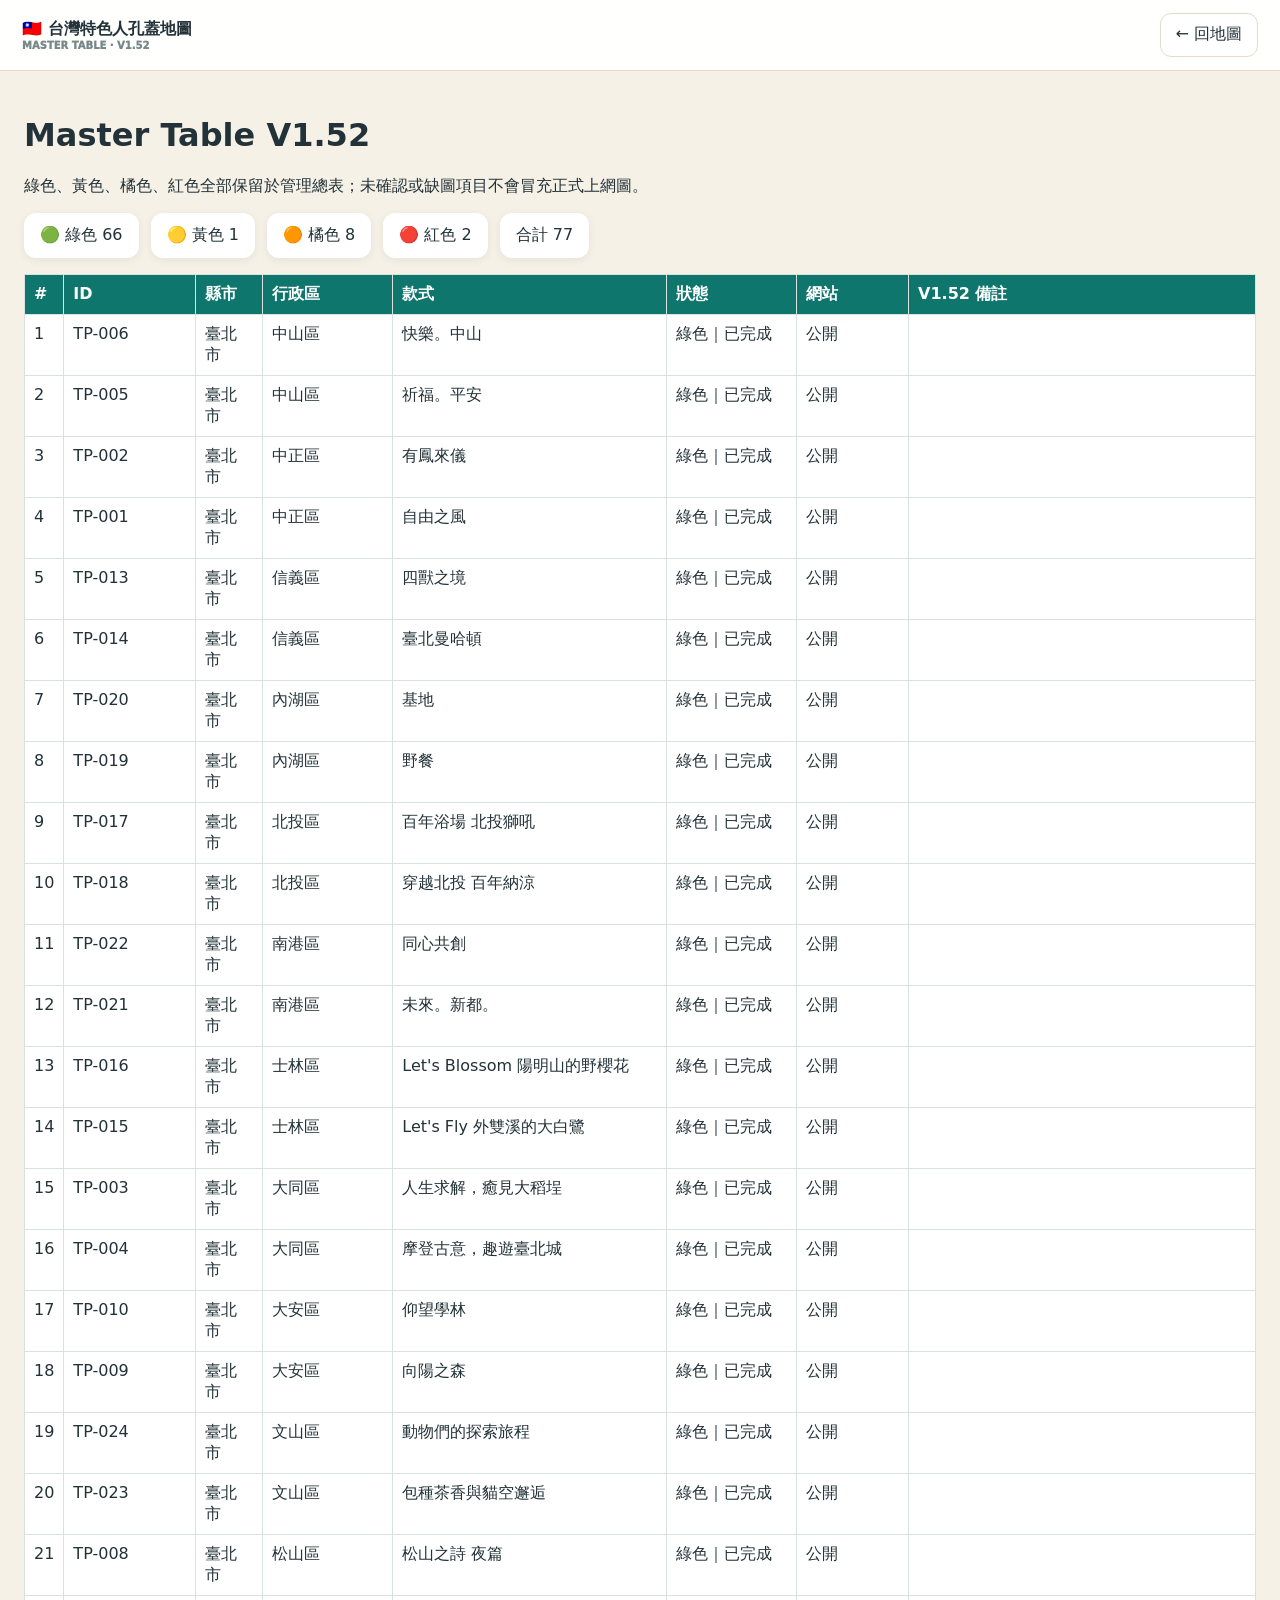
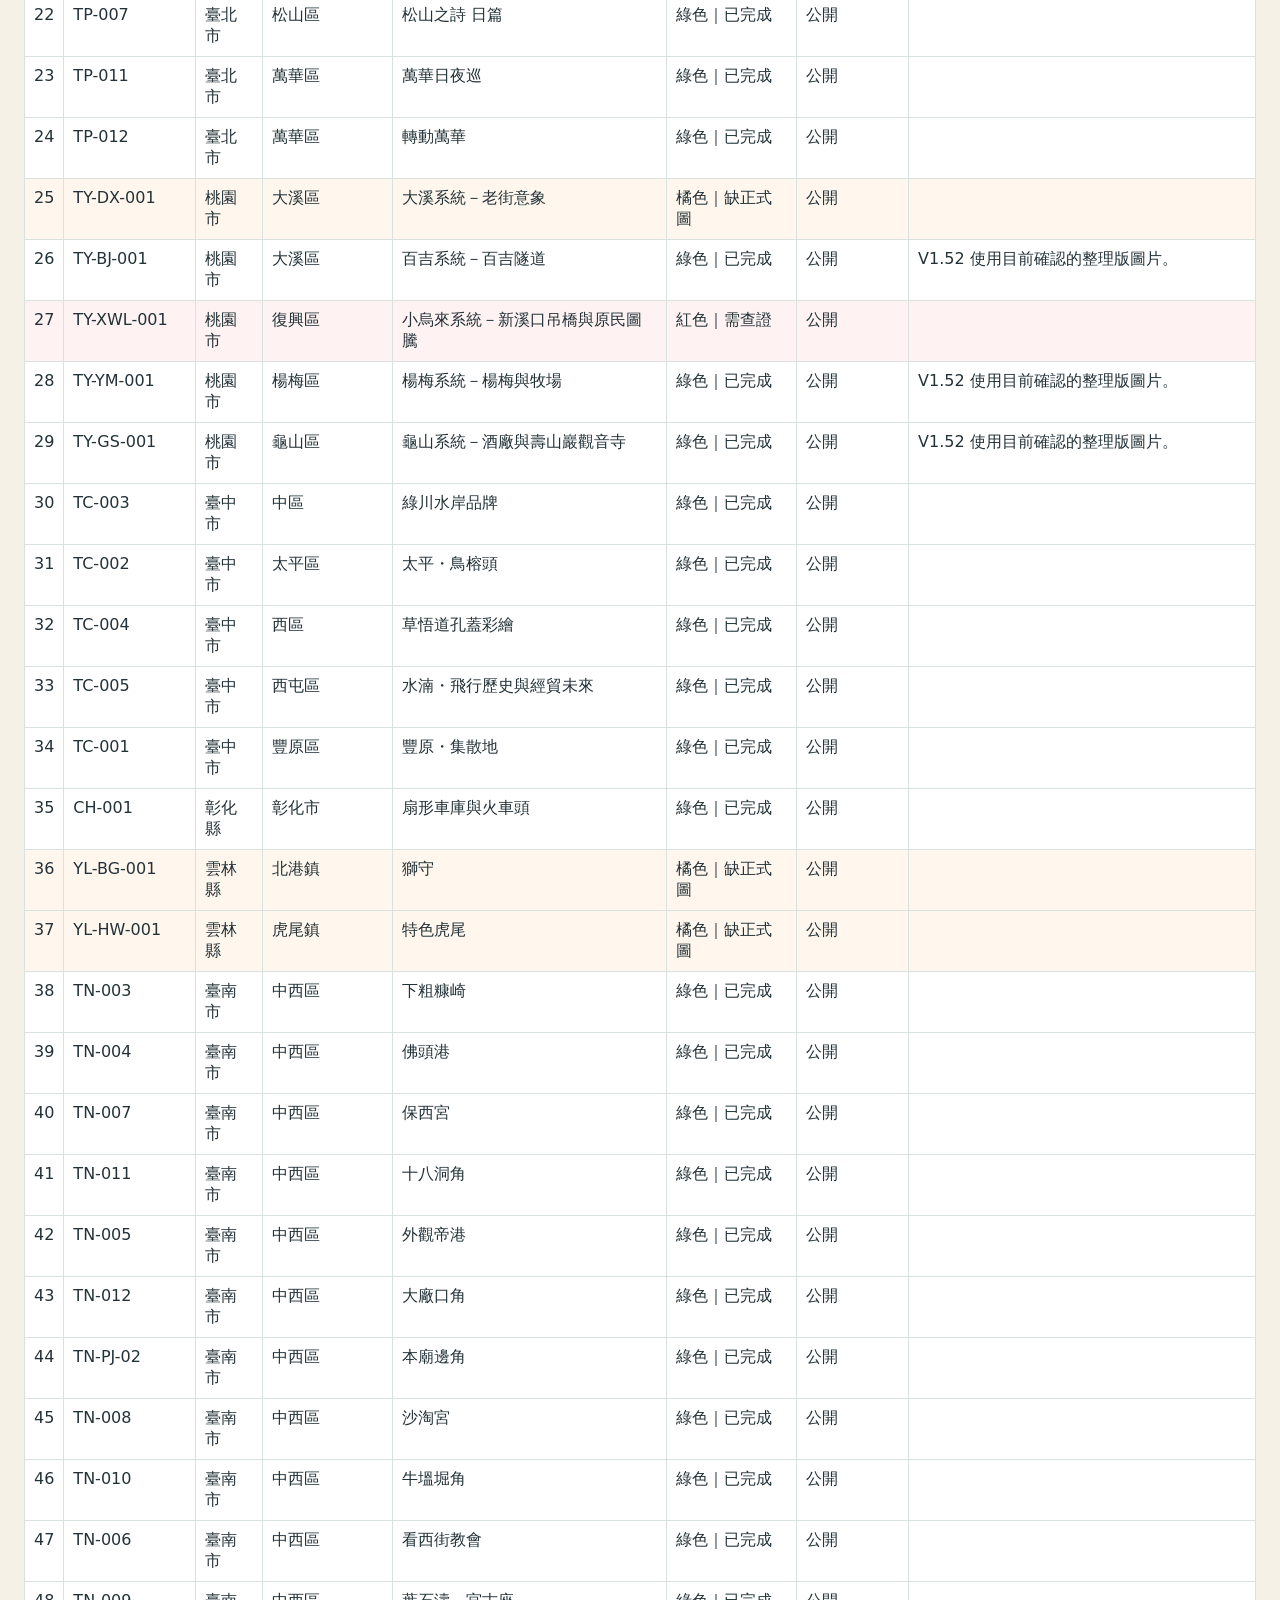
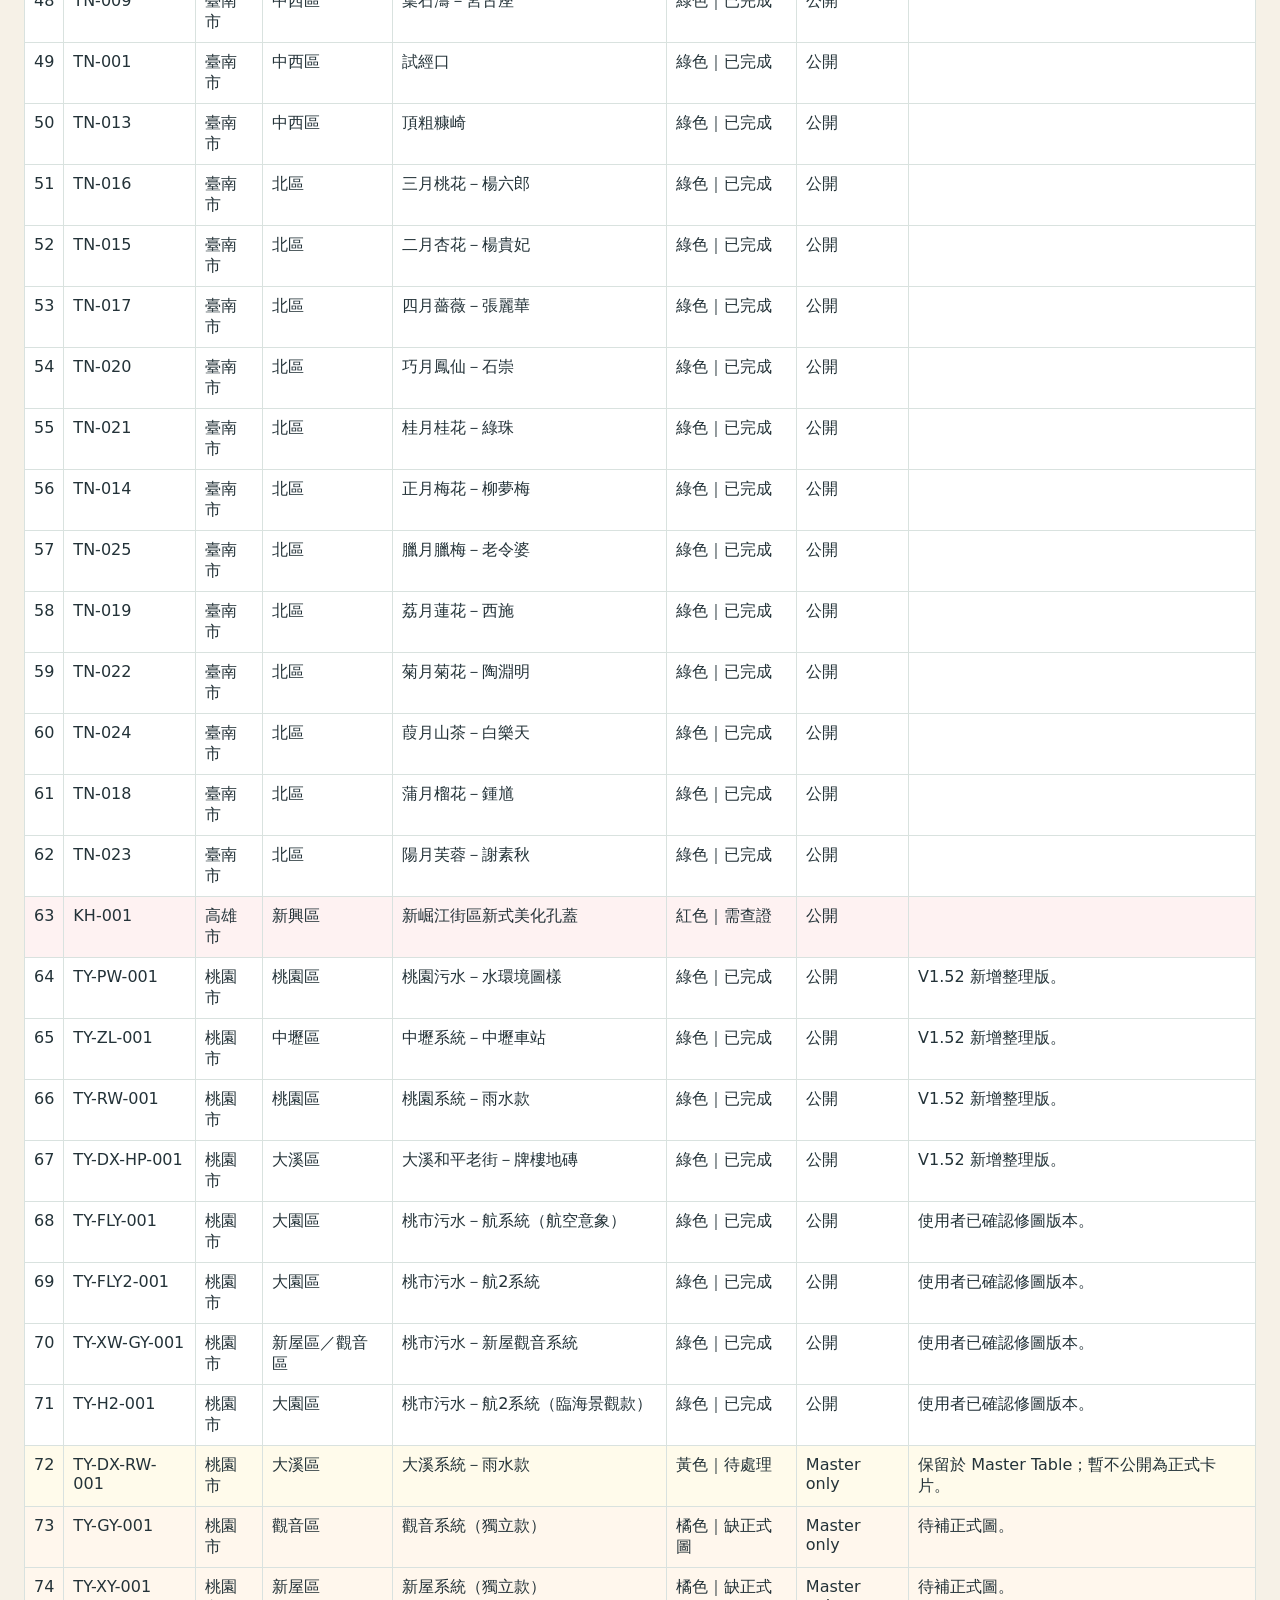
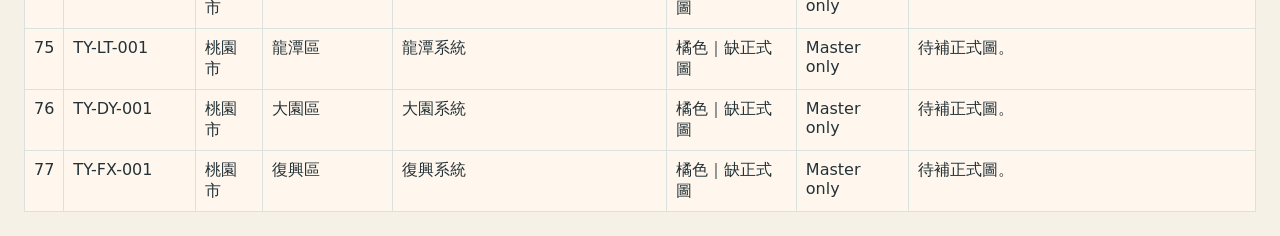
==== master.html @ 5d9c5b01 "Add files via upload" ====
<!doctype html><html lang="zh-Hant"><head><meta charset="utf-8"><meta name="viewport" content="width=device-width,initial-scale=1">
<title>Master Table V1.52｜台灣特色人孔蓋地圖</title><link rel="stylesheet" href="assets/css/style.css">
<style>main{max-width:1500px;margin:auto;padding:24px}table{width:100%;border-collapse:collapse;background:white}th,td{padding:9px;border:1px solid #d9e2df;text-align:left;vertical-align:top}th{position:sticky;top:0;background:#0f766e;color:white}.row-yellow{background:#fffbeb}.row-orange{background:#fff7ed}.row-red{background:#fef2f2}.summary{display:flex;gap:12px;flex-wrap:wrap;margin:16px 0}.summary div{background:white;padding:12px 16px;border-radius:12px;box-shadow:0 2px 10px #0001}</style></head>
<body><header><div class="nav"><div class="brand">🇹🇼 台灣特色人孔蓋地圖<small>MASTER TABLE · V1.52</small></div><div class="navActions"><a class="btn ghost" href="index.html">← 回地圖</a></div></div></header>
<main><h1>Master Table V1.52</h1><p>綠色、黃色、橘色、紅色全部保留於管理總表；未確認或缺圖項目不會冒充正式上網圖。</p>
<div class="summary"><div>🟢 綠色 66</div><div>🟡 黃色 1</div><div>🟠 橘色 8</div><div>🔴 紅色 2</div><div>合計 77</div></div>
<table><thead><tr><th>#</th><th>ID</th><th>縣市</th><th>行政區</th><th>款式</th><th>狀態</th><th>網站</th><th>V1.52 備註</th></tr></thead><tbody><tr class="row-green"><td>1</td><td>TP-006</td><td>臺北市</td><td>中山區</td><td>快樂。中山</td><td><span class="masterStatus status-green">綠色｜已完成</span></td><td>公開</td><td></td></tr>
<tr class="row-green"><td>2</td><td>TP-005</td><td>臺北市</td><td>中山區</td><td>祈福。平安</td><td><span class="masterStatus status-green">綠色｜已完成</span></td><td>公開</td><td></td></tr>
<tr class="row-green"><td>3</td><td>TP-002</td><td>臺北市</td><td>中正區</td><td>有鳳來儀</td><td><span class="masterStatus status-green">綠色｜已完成</span></td><td>公開</td><td></td></tr>
<tr class="row-green"><td>4</td><td>TP-001</td><td>臺北市</td><td>中正區</td><td>自由之風</td><td><span class="masterStatus status-green">綠色｜已完成</span></td><td>公開</td><td></td></tr>
<tr class="row-green"><td>5</td><td>TP-013</td><td>臺北市</td><td>信義區</td><td>四獸之境</td><td><span class="masterStatus status-green">綠色｜已完成</span></td><td>公開</td><td></td></tr>
<tr class="row-green"><td>6</td><td>TP-014</td><td>臺北市</td><td>信義區</td><td>臺北曼哈頓</td><td><span class="masterStatus status-green">綠色｜已完成</span></td><td>公開</td><td></td></tr>
<tr class="row-green"><td>7</td><td>TP-020</td><td>臺北市</td><td>內湖區</td><td>基地</td><td><span class="masterStatus status-green">綠色｜已完成</span></td><td>公開</td><td></td></tr>
<tr class="row-green"><td>8</td><td>TP-019</td><td>臺北市</td><td>內湖區</td><td>野餐</td><td><span class="masterStatus status-green">綠色｜已完成</span></td><td>公開</td><td></td></tr>
<tr class="row-green"><td>9</td><td>TP-017</td><td>臺北市</td><td>北投區</td><td>百年浴場 北投獅吼</td><td><span class="masterStatus status-green">綠色｜已完成</span></td><td>公開</td><td></td></tr>
<tr class="row-green"><td>10</td><td>TP-018</td><td>臺北市</td><td>北投區</td><td>穿越北投 百年納涼</td><td><span class="masterStatus status-green">綠色｜已完成</span></td><td>公開</td><td></td></tr>
<tr class="row-green"><td>11</td><td>TP-022</td><td>臺北市</td><td>南港區</td><td>同心共創</td><td><span class="masterStatus status-green">綠色｜已完成</span></td><td>公開</td><td></td></tr>
<tr class="row-green"><td>12</td><td>TP-021</td><td>臺北市</td><td>南港區</td><td>未來。新都。</td><td><span class="masterStatus status-green">綠色｜已完成</span></td><td>公開</td><td></td></tr>
<tr class="row-green"><td>13</td><td>TP-016</td><td>臺北市</td><td>士林區</td><td>Let&#x27;s Blossom 陽明山的野櫻花</td><td><span class="masterStatus status-green">綠色｜已完成</span></td><td>公開</td><td></td></tr>
<tr class="row-green"><td>14</td><td>TP-015</td><td>臺北市</td><td>士林區</td><td>Let&#x27;s Fly 外雙溪的大白鷺</td><td><span class="masterStatus status-green">綠色｜已完成</span></td><td>公開</td><td></td></tr>
<tr class="row-green"><td>15</td><td>TP-003</td><td>臺北市</td><td>大同區</td><td>人生求解，癒見大稻埕</td><td><span class="masterStatus status-green">綠色｜已完成</span></td><td>公開</td><td></td></tr>
<tr class="row-green"><td>16</td><td>TP-004</td><td>臺北市</td><td>大同區</td><td>摩登古意，趣遊臺北城</td><td><span class="masterStatus status-green">綠色｜已完成</span></td><td>公開</td><td></td></tr>
<tr class="row-green"><td>17</td><td>TP-010</td><td>臺北市</td><td>大安區</td><td>仰望學林</td><td><span class="masterStatus status-green">綠色｜已完成</span></td><td>公開</td><td></td></tr>
<tr class="row-green"><td>18</td><td>TP-009</td><td>臺北市</td><td>大安區</td><td>向陽之森</td><td><span class="masterStatus status-green">綠色｜已完成</span></td><td>公開</td><td></td></tr>
<tr class="row-green"><td>19</td><td>TP-024</td><td>臺北市</td><td>文山區</td><td>動物們的探索旅程</td><td><span class="masterStatus status-green">綠色｜已完成</span></td><td>公開</td><td></td></tr>
<tr class="row-green"><td>20</td><td>TP-023</td><td>臺北市</td><td>文山區</td><td>包種茶香與貓空邂逅</td><td><span class="masterStatus status-green">綠色｜已完成</span></td><td>公開</td><td></td></tr>
<tr class="row-green"><td>21</td><td>TP-008</td><td>臺北市</td><td>松山區</td><td>松山之詩 夜篇</td><td><span class="masterStatus status-green">綠色｜已完成</span></td><td>公開</td><td></td></tr>
<tr class="row-green"><td>22</td><td>TP-007</td><td>臺北市</td><td>松山區</td><td>松山之詩 日篇</td><td><span class="masterStatus status-green">綠色｜已完成</span></td><td>公開</td><td></td></tr>
<tr class="row-green"><td>23</td><td>TP-011</td><td>臺北市</td><td>萬華區</td><td>萬華日夜巡</td><td><span class="masterStatus status-green">綠色｜已完成</span></td><td>公開</td><td></td></tr>
<tr class="row-green"><td>24</td><td>TP-012</td><td>臺北市</td><td>萬華區</td><td>轉動萬華</td><td><span class="masterStatus status-green">綠色｜已完成</span></td><td>公開</td><td></td></tr>
<tr class="row-orange"><td>25</td><td>TY-DX-001</td><td>桃園市</td><td>大溪區</td><td>大溪系統－老街意象</td><td><span class="masterStatus status-orange">橘色｜缺正式圖</span></td><td>公開</td><td></td></tr>
<tr class="row-green"><td>26</td><td>TY-BJ-001</td><td>桃園市</td><td>大溪區</td><td>百吉系統－百吉隧道</td><td><span class="masterStatus status-green">綠色｜已完成</span></td><td>公開</td><td>V1.52 使用目前確認的整理版圖片。</td></tr>
<tr class="row-red"><td>27</td><td>TY-XWL-001</td><td>桃園市</td><td>復興區</td><td>小烏來系統－新溪口吊橋與原民圖騰</td><td><span class="masterStatus status-red">紅色｜需查證</span></td><td>公開</td><td></td></tr>
<tr class="row-green"><td>28</td><td>TY-YM-001</td><td>桃園市</td><td>楊梅區</td><td>楊梅系統－楊梅與牧場</td><td><span class="masterStatus status-green">綠色｜已完成</span></td><td>公開</td><td>V1.52 使用目前確認的整理版圖片。</td></tr>
<tr class="row-green"><td>29</td><td>TY-GS-001</td><td>桃園市</td><td>龜山區</td><td>龜山系統－酒廠與壽山巖觀音寺</td><td><span class="masterStatus status-green">綠色｜已完成</span></td><td>公開</td><td>V1.52 使用目前確認的整理版圖片。</td></tr>
<tr class="row-green"><td>30</td><td>TC-003</td><td>臺中市</td><td>中區</td><td>綠川水岸品牌</td><td><span class="masterStatus status-green">綠色｜已完成</span></td><td>公開</td><td></td></tr>
<tr class="row-green"><td>31</td><td>TC-002</td><td>臺中市</td><td>太平區</td><td>太平・鳥榕頭</td><td><span class="masterStatus status-green">綠色｜已完成</span></td><td>公開</td><td></td></tr>
<tr class="row-green"><td>32</td><td>TC-004</td><td>臺中市</td><td>西區</td><td>草悟道孔蓋彩繪</td><td><span class="masterStatus status-green">綠色｜已完成</span></td><td>公開</td><td></td></tr>
<tr class="row-green"><td>33</td><td>TC-005</td><td>臺中市</td><td>西屯區</td><td>水湳・飛行歷史與經貿未來</td><td><span class="masterStatus status-green">綠色｜已完成</span></td><td>公開</td><td></td></tr>
<tr class="row-green"><td>34</td><td>TC-001</td><td>臺中市</td><td>豐原區</td><td>豐原・集散地</td><td><span class="masterStatus status-green">綠色｜已完成</span></td><td>公開</td><td></td></tr>
<tr class="row-green"><td>35</td><td>CH-001</td><td>彰化縣</td><td>彰化市</td><td>扇形車庫與火車頭</td><td><span class="masterStatus status-green">綠色｜已完成</span></td><td>公開</td><td></td></tr>
<tr class="row-orange"><td>36</td><td>YL-BG-001</td><td>雲林縣</td><td>北港鎮</td><td>獅守</td><td><span class="masterStatus status-orange">橘色｜缺正式圖</span></td><td>公開</td><td></td></tr>
<tr class="row-orange"><td>37</td><td>YL-HW-001</td><td>雲林縣</td><td>虎尾鎮</td><td>特色虎尾</td><td><span class="masterStatus status-orange">橘色｜缺正式圖</span></td><td>公開</td><td></td></tr>
<tr class="row-green"><td>38</td><td>TN-003</td><td>臺南市</td><td>中西區</td><td>下粗糠崎</td><td><span class="masterStatus status-green">綠色｜已完成</span></td><td>公開</td><td></td></tr>
<tr class="row-green"><td>39</td><td>TN-004</td><td>臺南市</td><td>中西區</td><td>佛頭港</td><td><span class="masterStatus status-green">綠色｜已完成</span></td><td>公開</td><td></td></tr>
<tr class="row-green"><td>40</td><td>TN-007</td><td>臺南市</td><td>中西區</td><td>保西宮</td><td><span class="masterStatus status-green">綠色｜已完成</span></td><td>公開</td><td></td></tr>
<tr class="row-green"><td>41</td><td>TN-011</td><td>臺南市</td><td>中西區</td><td>十八洞角</td><td><span class="masterStatus status-green">綠色｜已完成</span></td><td>公開</td><td></td></tr>
<tr class="row-green"><td>42</td><td>TN-005</td><td>臺南市</td><td>中西區</td><td>外觀帝港</td><td><span class="masterStatus status-green">綠色｜已完成</span></td><td>公開</td><td></td></tr>
<tr class="row-green"><td>43</td><td>TN-012</td><td>臺南市</td><td>中西區</td><td>大廠口角</td><td><span class="masterStatus status-green">綠色｜已完成</span></td><td>公開</td><td></td></tr>
<tr class="row-green"><td>44</td><td>TN-PJ-02</td><td>臺南市</td><td>中西區</td><td>本廟邊角</td><td><span class="masterStatus status-green">綠色｜已完成</span></td><td>公開</td><td></td></tr>
<tr class="row-green"><td>45</td><td>TN-008</td><td>臺南市</td><td>中西區</td><td>沙淘宮</td><td><span class="masterStatus status-green">綠色｜已完成</span></td><td>公開</td><td></td></tr>
<tr class="row-green"><td>46</td><td>TN-010</td><td>臺南市</td><td>中西區</td><td>牛塭堀角</td><td><span class="masterStatus status-green">綠色｜已完成</span></td><td>公開</td><td></td></tr>
<tr class="row-green"><td>47</td><td>TN-006</td><td>臺南市</td><td>中西區</td><td>看西街教會</td><td><span class="masterStatus status-green">綠色｜已完成</span></td><td>公開</td><td></td></tr>
<tr class="row-green"><td>48</td><td>TN-009</td><td>臺南市</td><td>中西區</td><td>葉石濤－宮古座</td><td><span class="masterStatus status-green">綠色｜已完成</span></td><td>公開</td><td></td></tr>
<tr class="row-green"><td>49</td><td>TN-001</td><td>臺南市</td><td>中西區</td><td>試經口</td><td><span class="masterStatus status-green">綠色｜已完成</span></td><td>公開</td><td></td></tr>
<tr class="row-green"><td>50</td><td>TN-013</td><td>臺南市</td><td>中西區</td><td>頂粗糠崎</td><td><span class="masterStatus status-green">綠色｜已完成</span></td><td>公開</td><td></td></tr>
<tr class="row-green"><td>51</td><td>TN-016</td><td>臺南市</td><td>北區</td><td>三月桃花－楊六郎</td><td><span class="masterStatus status-green">綠色｜已完成</span></td><td>公開</td><td></td></tr>
<tr class="row-green"><td>52</td><td>TN-015</td><td>臺南市</td><td>北區</td><td>二月杏花－楊貴妃</td><td><span class="masterStatus status-green">綠色｜已完成</span></td><td>公開</td><td></td></tr>
<tr class="row-green"><td>53</td><td>TN-017</td><td>臺南市</td><td>北區</td><td>四月薔薇－張麗華</td><td><span class="masterStatus status-green">綠色｜已完成</span></td><td>公開</td><td></td></tr>
<tr class="row-green"><td>54</td><td>TN-020</td><td>臺南市</td><td>北區</td><td>巧月鳳仙－石崇</td><td><span class="masterStatus status-green">綠色｜已完成</span></td><td>公開</td><td></td></tr>
<tr class="row-green"><td>55</td><td>TN-021</td><td>臺南市</td><td>北區</td><td>桂月桂花－綠珠</td><td><span class="masterStatus status-green">綠色｜已完成</span></td><td>公開</td><td></td></tr>
<tr class="row-green"><td>56</td><td>TN-014</td><td>臺南市</td><td>北區</td><td>正月梅花－柳夢梅</td><td><span class="masterStatus status-green">綠色｜已完成</span></td><td>公開</td><td></td></tr>
<tr class="row-green"><td>57</td><td>TN-025</td><td>臺南市</td><td>北區</td><td>臘月臘梅－老令婆</td><td><span class="masterStatus status-green">綠色｜已完成</span></td><td>公開</td><td></td></tr>
<tr class="row-green"><td>58</td><td>TN-019</td><td>臺南市</td><td>北區</td><td>荔月蓮花－西施</td><td><span class="masterStatus status-green">綠色｜已完成</span></td><td>公開</td><td></td></tr>
<tr class="row-green"><td>59</td><td>TN-022</td><td>臺南市</td><td>北區</td><td>菊月菊花－陶淵明</td><td><span class="masterStatus status-green">綠色｜已完成</span></td><td>公開</td><td></td></tr>
<tr class="row-green"><td>60</td><td>TN-024</td><td>臺南市</td><td>北區</td><td>葭月山茶－白樂天</td><td><span class="masterStatus status-green">綠色｜已完成</span></td><td>公開</td><td></td></tr>
<tr class="row-green"><td>61</td><td>TN-018</td><td>臺南市</td><td>北區</td><td>蒲月榴花－鍾馗</td><td><span class="masterStatus status-green">綠色｜已完成</span></td><td>公開</td><td></td></tr>
<tr class="row-green"><td>62</td><td>TN-023</td><td>臺南市</td><td>北區</td><td>陽月芙蓉－謝素秋</td><td><span class="masterStatus status-green">綠色｜已完成</span></td><td>公開</td><td></td></tr>
<tr class="row-red"><td>63</td><td>KH-001</td><td>高雄市</td><td>新興區</td><td>新崛江街區新式美化孔蓋</td><td><span class="masterStatus status-red">紅色｜需查證</span></td><td>公開</td><td></td></tr>
<tr class="row-green"><td>64</td><td>TY-PW-001</td><td>桃園市</td><td>桃園區</td><td>桃園污水－水環境圖樣</td><td><span class="masterStatus status-green">綠色｜已完成</span></td><td>公開</td><td>V1.52 新增整理版。</td></tr>
<tr class="row-green"><td>65</td><td>TY-ZL-001</td><td>桃園市</td><td>中壢區</td><td>中壢系統－中壢車站</td><td><span class="masterStatus status-green">綠色｜已完成</span></td><td>公開</td><td>V1.52 新增整理版。</td></tr>
<tr class="row-green"><td>66</td><td>TY-RW-001</td><td>桃園市</td><td>桃園區</td><td>桃園系統－雨水款</td><td><span class="masterStatus status-green">綠色｜已完成</span></td><td>公開</td><td>V1.52 新增整理版。</td></tr>
<tr class="row-green"><td>67</td><td>TY-DX-HP-001</td><td>桃園市</td><td>大溪區</td><td>大溪和平老街－牌樓地磚</td><td><span class="masterStatus status-green">綠色｜已完成</span></td><td>公開</td><td>V1.52 新增整理版。</td></tr>
<tr class="row-green"><td>68</td><td>TY-FLY-001</td><td>桃園市</td><td>大園區</td><td>桃市污水－航系統（航空意象）</td><td><span class="masterStatus status-green">綠色｜已完成</span></td><td>公開</td><td>使用者已確認修圖版本。</td></tr>
<tr class="row-green"><td>69</td><td>TY-FLY2-001</td><td>桃園市</td><td>大園區</td><td>桃市污水－航2系統</td><td><span class="masterStatus status-green">綠色｜已完成</span></td><td>公開</td><td>使用者已確認修圖版本。</td></tr>
<tr class="row-green"><td>70</td><td>TY-XW-GY-001</td><td>桃園市</td><td>新屋區／觀音區</td><td>桃市污水－新屋觀音系統</td><td><span class="masterStatus status-green">綠色｜已完成</span></td><td>公開</td><td>使用者已確認修圖版本。</td></tr>
<tr class="row-green"><td>71</td><td>TY-H2-001</td><td>桃園市</td><td>大園區</td><td>桃市污水－航2系統（臨海景觀款）</td><td><span class="masterStatus status-green">綠色｜已完成</span></td><td>公開</td><td>使用者已確認修圖版本。</td></tr>
<tr class="row-yellow"><td>72</td><td>TY-DX-RW-001</td><td>桃園市</td><td>大溪區</td><td>大溪系統－雨水款</td><td><span class="masterStatus status-yellow">黃色｜待處理</span></td><td>Master only</td><td>保留於 Master Table；暫不公開為正式卡片。</td></tr>
<tr class="row-orange"><td>73</td><td>TY-GY-001</td><td>桃園市</td><td>觀音區</td><td>觀音系統（獨立款）</td><td><span class="masterStatus status-orange">橘色｜缺正式圖</span></td><td>Master only</td><td>待補正式圖。</td></tr>
<tr class="row-orange"><td>74</td><td>TY-XY-001</td><td>桃園市</td><td>新屋區</td><td>新屋系統（獨立款）</td><td><span class="masterStatus status-orange">橘色｜缺正式圖</span></td><td>Master only</td><td>待補正式圖。</td></tr>
<tr class="row-orange"><td>75</td><td>TY-LT-001</td><td>桃園市</td><td>龍潭區</td><td>龍潭系統</td><td><span class="masterStatus status-orange">橘色｜缺正式圖</span></td><td>Master only</td><td>待補正式圖。</td></tr>
<tr class="row-orange"><td>76</td><td>TY-DY-001</td><td>桃園市</td><td>大園區</td><td>大園系統</td><td><span class="masterStatus status-orange">橘色｜缺正式圖</span></td><td>Master only</td><td>待補正式圖。</td></tr>
<tr class="row-orange"><td>77</td><td>TY-FX-001</td><td>桃園市</td><td>復興區</td><td>復興系統</td><td><span class="masterStatus status-orange">橘色｜缺正式圖</span></td><td>Master only</td><td>待補正式圖。</td></tr></tbody></table></main></body></html>
---- assets/css/style.css ----
:root{--bg:#f6f1e7;--ink:#233238;--muted:#6b777c;--brand:#a7332b;--gold:#dd9a3b;--line:#e5dacb;--card:#fff;--green:#33704b}
*{box-sizing:border-box}html{scroll-behavior:smooth}body{margin:0;background:var(--bg);color:var(--ink);font-family:system-ui,"Noto Sans TC","Microsoft JhengHei",sans-serif}
header{position:sticky;top:0;z-index:1200;background:#fffffff2;border-bottom:1px solid var(--line);backdrop-filter:blur(12px)}
.nav{max-width:1450px;margin:auto;padding:13px 22px;display:flex;align-items:center;justify-content:space-between;gap:12px}.brand{font-weight:950}.brand small{display:block;font-size:10px;color:#788}
button,.btn{font:inherit;border:0;border-radius:11px;padding:10px 15px;cursor:pointer;text-decoration:none}.primary{background:var(--brand);color:#fff;font-weight:800}.ghost{background:#fff;color:var(--ink);border:1px solid var(--line)}
.hero,main{max-width:1450px;margin:auto;padding:24px 22px}.heroBox{border-radius:26px;padding:42px;background:linear-gradient(135deg,#9e2f28,#e2a047);color:#fff;box-shadow:0 16px 40px #0002}.hero h1{font-size:clamp(34px,5vw,58px);margin:0 0 8px}.hero p{max-width:850px;line-height:1.8}
.notice{margin-top:16px;background:#fff8e8;border:1px solid #efd59c;border-radius:14px;padding:14px 16px;line-height:1.7}
.stats{display:grid;grid-template-columns:repeat(4,1fr);gap:12px;margin-bottom:17px}.stat{background:#fff;border:1px solid var(--line);border-radius:17px;padding:17px}.num{font-size:28px;font-weight:950;color:var(--brand)}
.tools{display:grid;grid-template-columns:2fr 1fr 1fr auto;gap:9px;margin-bottom:13px}.field{width:100%;padding:12px;border:1px solid var(--line);border-radius:12px;background:#fff;font:inherit}
.layout{display:grid;grid-template-columns:minmax(0,2fr) minmax(300px,.9fr);gap:16px}#map{height:625px;border:1px solid var(--line);border-radius:20px;overflow:hidden;background:#ddd}
.panel{background:#fff;border:1px solid var(--line);border-radius:20px;padding:18px;max-height:625px;overflow:auto}.panel h3{margin-top:0}.source{padding:13px 0;border-bottom:1px solid #eee}.source:last-child{border:0}.source a{color:var(--brand);font-weight:800;text-decoration:none}
.legend{display:flex;gap:8px;flex-wrap:wrap;margin:12px 0}.pill,.tag{display:inline-block;border-radius:999px;padding:5px 9px;font-size:12px}.pill{background:#edf5ef;color:var(--green)}.tag{background:#f0e8dd;margin:2px}
.grid{display:grid;grid-template-columns:repeat(3,1fr);gap:15px}.card{background:#fff;border:1px solid var(--line);border-radius:18px;padding:18px;transition:.2s}.card:hover{transform:translateY(-2px);box-shadow:0 12px 30px #0001}.card h3{margin:10px 0 5px}.muted{font-size:13px;color:var(--muted);line-height:1.7}.ok{font-size:12px;color:var(--green);font-weight:850}.pending{font-size:12px;color:#8b6500;font-weight:850}
.actions{display:flex;gap:8px;flex-wrap:wrap;margin-top:12px}.mini{padding:8px 10px;font-size:12px}
.zone-card{border-left:4px solid var(--gold);padding-left:12px;margin:12px 0}.zone-card strong{display:block}
footer{margin-top:40px;background:#233238;color:white;text-align:center;padding:28px 20px}
@media(max-width:1000px){.layout{grid-template-columns:1fr}.panel{max-height:none}.tools{grid-template-columns:1fr 1fr}.grid{grid-template-columns:repeat(2,1fr)}}
@media(max-width:650px){.stats{grid-template-columns:repeat(2,1fr)}.tools{grid-template-columns:1fr}.grid{grid-template-columns:1fr}#map{height:500px}.heroBox{padding:28px 20px}}

.coverWrap{background:#e8eaec;border-radius:16px;padding:14px;margin:-4px -4px 12px;display:grid;place-items:center;aspect-ratio:1/1;overflow:hidden}
.coverWrap img{width:100%;height:100%;object-fit:contain;border-radius:50%}.photoCard{overflow:hidden}

.loadError{
  margin:12px 0 18px;
  padding:16px;
  border:1px solid #d9534f;
  background:#fff2f1;
  color:#7e2420;
  border-radius:14px;
  line-height:1.6;
}
.emptyState{
  grid-column:1/-1;
  text-align:center;
  background:#fff;
  border:1px solid var(--line);
  border-radius:18px;
  padding:36px 20px;
}
#map{min-height:520px}
@supports not (backdrop-filter: blur(10px)){
  header{background:#fff}
}

.coverWrap{
  background:#e7e9eb !important;
  border-radius:18px;
  padding:18px;
}
.coverWrap.realInstalled img{
  width:100%;
  height:100%;
  object-fit:contain;
  border-radius:50%;
  filter:none;
}
.coverWrap.realInstalled{
  background:#e8eaec !important;
}
.visualMeta{
  margin-top:8px;
  font-size:11px;
  color:#748087;
  line-height:1.5;
}
.imageFailed{
  outline:2px dashed #c7aa75;
}

.officialFound{margin-top:9px;color:#176b45;font-weight:800;font-size:13px}
.auditNote{margin:16px 0;padding:15px 17px;background:#fff;border:1px solid var(--line);border-radius:14px;line-height:1.65}

/* V1.15 unified manhole photo treatment */
.coverWrap{
  width:100%;
  aspect-ratio:1/1;
  display:flex;
  align-items:center;
  justify-content:center;
  overflow:hidden;
  background:#e4e6e8 !important;
  border-radius:18px;
  padding:28px !important;
}
.coverWrap img{
  width:100% !important;
  height:100% !important;
  aspect-ratio:1/1;
  object-fit:cover !important;
  border-radius:50% !important;
  clip-path:circle(50% at 50% 50%);
  background:#dfe2e4;
}
.coverWrap.pendingImage img{opacity:.45}
.coverWrap.realInstalled img{opacity:1}
.photoSourceBadge{
  margin-top:8px;
  padding:7px 9px;
  border-radius:9px;
  background:#eef7f1;
  font-size:12px;
  color:#245c3c;
}

.dataQuality{display:flex;gap:6px;flex-wrap:wrap;margin:9px 0}
.dataQuality span{font-size:11px;background:#f2eee7;border:1px solid #e2d8ca;border-radius:999px;padding:5px 8px;color:#5e676b}

.huntArea{margin:9px 0;padding:9px 11px;border-radius:10px;background:#f4f6f3;border:1px solid #dfe5dd;font-size:12px;line-height:1.55}
.huntArea small{color:#69746c}

/* V1.21 photo → map interaction */
.coverMapButton{position:relative;border:0;width:100%;cursor:pointer;font:inherit;text-align:inherit}
.coverMapButton:focus-visible{outline:3px solid currentColor;outline-offset:3px}
.mapJumpHint{
  position:absolute;left:50%;bottom:12px;transform:translateX(-50%);
  white-space:nowrap;padding:7px 11px;border-radius:999px;
  background:rgba(255,255,255,.92);border:1px solid rgba(0,0,0,.12);
  font-size:12px;font-weight:700;color:#394247;
}
@media (hover:hover) and (pointer:fine){
  .coverMapButton:hover .mapJumpHint{transform:translateX(-50%) translateY(-2px)}
}
#map.mapFocused{outline:4px solid rgba(70,95,80,.28);outline-offset:3px}

.executeSearchBtn{min-width:108px;min-height:44px}
#resultsHeading:focus{outline:0}
@media(max-width:1100px){
  .tools{grid-template-columns:1fr 1fr 1fr}
  .executeSearchBtn,#reset{min-height:46px}
}
@media(max-width:700px){
  .tools{grid-template-columns:1fr}
  .executeSearchBtn,#reset{width:100%}
}

/* V1.23 horizontally scrollable mobile header actions */
.navActions{
  display:flex;
  align-items:center;
  gap:8px;
  flex:0 0 auto;
  min-width:0;
}
.navActions .btn{
  flex:0 0 auto;
  white-space:nowrap;
  min-height:44px;
}
@media(max-width:700px){
  .nav{
    gap:10px;
    overflow:hidden;
  }
  .brand{
    flex:1 1 auto;
    min-width:115px;
  }
  .navActions{
    max-width:58%;
    overflow-x:auto;
    overflow-y:hidden;
    overscroll-behavior-x:contain;
    -webkit-overflow-scrolling:touch;
    scrollbar-width:none;
    padding:3px 2px 5px;
    scroll-snap-type:x proximity;
  }
  .navActions::-webkit-scrollbar{display:none}
  .navActions .btn{
    scroll-snap-align:start;
  }
}
@media(max-width:420px){
  .brand{font-size:16px}
  .brand small{font-size:9px}
  .navActions{max-width:55%}
}

/* V1.25 GKP-inspired 32-category design-element strip */
.pictogramBlock{margin-top:12px;padding-top:10px;border-top:1px solid #ece5dc}
.pictogramTitle{font-size:11px;font-weight:800;color:#697176;margin-bottom:7px}
.pictogramStrip{display:flex;gap:5px;overflow-x:auto;padding:2px 1px 7px;scrollbar-width:thin}
.picto{flex:0 0 auto;width:48px;min-height:49px;border-radius:9px;display:flex;flex-direction:column;align-items:center;justify-content:center;border:1px solid #dedede;font-size:10px;line-height:1.15}
.pictoIcon{font-size:19px;filter:grayscale(1);opacity:.35}
.pictoLabel{margin-top:3px;white-space:nowrap;transform:scale(.9)}
.picto.inactive{background:#f2f2f2;color:#aaa}
.picto.active{background:#fff7e5;color:#31383b;border-color:#e5bd68;box-shadow:0 1px 5px rgba(0,0,0,.06)}
.picto.active .pictoIcon{filter:none;opacity:1}
@media(max-width:700px){.pictogramStrip{-webkit-overflow-scrolling:touch}.picto{width:46px}}

.pictogramBlock{display:block!important;width:100%;margin:14px 0 4px!important;padding:12px!important;border:1px solid #ded3c4!important;border-radius:13px!important;background:#fffdf8!important}
.pictogramHeader{display:flex;justify-content:space-between;align-items:center;gap:8px}
.pictogramTitle{font-size:13px!important;font-weight:900!important;color:#343b3f!important}
.pictogramCount{font-size:11px;font-weight:800;background:#eee8df;padding:4px 7px;border-radius:999px;white-space:nowrap}
.pictogramHint{font-size:10px;color:#7b8387;margin:5px 0 8px}
.pictogramStrip{display:flex!important;overflow-x:auto!important;-webkit-overflow-scrolling:touch}
.picto.active{background:#fff1c7!important;border:2px solid #d69b27!important;color:#222!important;opacity:1!important}
.picto.inactive{background:#ededed!important;border:1px solid #d6d6d6!important;color:#999!important;opacity:.72!important}
.picto.active .pictoIcon{filter:none!important;opacity:1!important}
.picto.inactive .pictoIcon{filter:grayscale(1)!important;opacity:.32!important}

/* V1.27 custom pictograms: hidden until card interaction */
.pictogramBlock{
  display:none!important;
  opacity:0;
  max-height:0;
  overflow:hidden;
  transition:opacity .18s ease,max-height .22s ease;
}
@media (hover:hover) and (pointer:fine){
  .photoCard:hover .pictogramBlock,
  .photoCard:focus-within .pictogramBlock{
    display:block!important;
    opacity:1;
    max-height:150px;
    overflow:visible;
  }
}
.photoCard.showPictograms .pictogramBlock{
  display:block!important;
  opacity:1;
  max-height:150px;
  overflow:visible;
}
.pictoIcon{
  width:28px!important;
  height:28px!important;
  display:grid!important;
  place-items:center!important;
}
.pictoIcon img{
  width:28px!important;
  height:28px!important;
  object-fit:contain!important;
  border-radius:0!important;
  clip-path:none!important;
  background:transparent!important;
}
.picto.inactive .pictoIcon img{
  filter:grayscale(1)!important;
  opacity:.28!important;
}
.picto.active .pictoIcon img{
  filter:none!important;
  opacity:1!important;
}

/* V1.28: image is visual only; no map jump */
.coverWrap{cursor:default!important}
.coverMapButton,.mapJumpHint{display:none!important}

/* Only matched pictograms are rendered. */
.pictogramNone{
  font-size:11px;
  color:#8a9296;
  padding:6px 0 2px;
}
.pictogramStrip .picto{
  opacity:1!important;
}

.officialMapAction{margin:9px 0}
.officialMapAction a{display:inline-flex;align-items:center;min-height:36px;padding:7px 10px;border-radius:9px;background:#eef5ff;border:1px solid #cbdcf5;text-decoration:none;color:#285f9d;font-size:12px;font-weight:800}

/* V1.30 title + district directly below every cover image */
.coverCaption{
  margin:10px 2px 9px;
  min-width:0;
}
.coverCaptionArea{
  font-size:12px;
  font-weight:750;
  color:#8b5147;
  line-height:1.35;
}
.coverCaptionTitle{
  margin-top:3px;
  font-size:18px;
  font-weight:900;
  line-height:1.35;
  color:var(--ink);
  overflow-wrap:anywhere;
}
.legacyCardTitle{
  position:absolute!important;
  width:1px!important;
  height:1px!important;
  padding:0!important;
  margin:-1px!important;
  overflow:hidden!important;
  clip:rect(0,0,0,0)!important;
  white-space:nowrap!important;
  border:0!important;
}
@media(max-width:700px){
  .coverCaptionTitle{font-size:17px}
  .coverCaptionArea{font-size:12px}
}

.officialVerified{display:inline-block;margin-top:5px;padding:3px 7px;border-radius:999px;background:#edf7ef;color:#39764a;font-size:10px;font-weight:800}

/* V1.32 Taipei official coloring-sheet crop: focus the right-side circular manhole art */
.coverWrap.taipeiSheetCrop{
  padding:18px!important;
  background:#e8eaec!important;
}
.coverWrap.taipeiSheetCrop img{
  width:100%!important;
  height:100%!important;
  object-fit:cover!important;
  object-position:83% 50%!important;
  border-radius:50%!important;
  clip-path:circle(50% at 50% 50%)!important;
  transform:scale(1.12);
}

/* V1.33 Taipei colored detail images — centered, no sheet crop */
.coverWrap.taipeiSheetCrop img{transform:none!important;object-position:50% 50%!important}
.coverWrap:has(img[src*="1920w.webp"]){
  padding:20px!important;
  background:#e8eaec!important;
}
.coverWrap:has(img[src*="1920w.webp"]) img{
  width:100%!important;
  height:100%!important;
  object-fit:contain!important;
  object-position:50% 50%!important;
  border-radius:50%!important;
  clip-path:circle(50% at 50% 50%)!important;
  transform:none!important;
}

/* V1.34 official HEO fallback PNGs */
.coverWrap img[src*="www-ws.gov.taipei"]{
  width:100%!important;
  height:100%!important;
  object-fit:contain!important;
  object-position:50% 50%!important;
  border-radius:50%!important;
  clip-path:circle(50% at 50% 50%)!important;
  transform:none!important;
  background:transparent!important;
}

/* V1.36 Taichung official color photos */
.coverWrap img[src*="taichung.gov.tw/media/"]{
  width:100%!important;
  height:100%!important;
  object-fit:contain!important;
  object-position:50% 50%!important;
  border-radius:50%!important;
  clip-path:circle(50% at 50% 50%)!important;
  transform:none!important;
  background:transparent!important;
}

/* V1.37 — show only the circular manhole cover, no photo background */
.coverWrap{
  background:transparent!important;
  padding:10px!important;
}
.coverWrap.realInstalled{
  background:transparent!important;
}
.coverWrap img{
  display:block!important;
  margin:auto!important;
  width:100%!important;
  height:100%!important;
  object-fit:cover!important;
  object-position:50% 50%!important;
  border-radius:50%!important;
  clip-path:circle(49% at 50% 50%)!important;
  background:transparent!important;
}
/* Taichung top-down photos: enlarge slightly so pavement disappears outside the iron ring */
.coverWrap img[src*="375212"],
.coverWrap img[src*="375213"]{
  transform:scale(1.12)!important;
}
/* Fengyuan official field photo is wider/oblique; crop tighter around the cover */
.coverWrap img[src*="1025453"]{
  transform:scale(1.72)!important;
  object-position:50% 72%!important;
}

/* V1.38 final cover-only treatment */
.coverWrap.coverOnly{
  position:relative!important;
  padding:0!important;
  background:transparent!important;
  overflow:hidden!important;
}
.coverWrap.coverOnly.roundCover{
  border-radius:50%!important;
  clip-path:circle(50% at 50% 50%)!important;
}
.coverWrap.coverOnly.roundCover img{
  width:100%!important;
  height:100%!important;
  object-fit:cover!important;
  object-position:var(--cover-pos-x) var(--cover-pos-y)!important;
  transform:scale(var(--cover-scale))!important;
  transform-origin:center center!important;
  border-radius:0!important;
  clip-path:none!important;
  background:transparent!important;
}
.coverWrap.coverOnly.squareCover{
  border-radius:14px!important;
  clip-path:inset(0 round 14px)!important;
}
.coverWrap.coverOnly.squareCover img{
  width:100%!important;
  height:100%!important;
  object-fit:cover!important;
  object-position:var(--cover-pos-x) var(--cover-pos-y)!important;
  transform:scale(var(--cover-scale))!important;
  transform-origin:center center!important;
  border-radius:0!important;
  clip-path:none!important;
  background:transparent!important;
}
/* neutralize older URL-specific transforms */
.coverWrap.coverOnly img[src*="taichung.gov.tw"],
.coverWrap.coverOnly img[src*="wikitravel.org"],
.coverWrap.coverOnly img[src*="learnin.tw"],
.coverWrap.coverOnly img[src*="dcard.tw"]{
  transform:scale(var(--cover-scale))!important;
  object-position:var(--cover-pos-x) var(--cover-pos-y)!important;
}

/* V1.39 full-ring rule: preserve the entire 360° black metal rim */
.coverWrap.coverOnly.roundCover{
  overflow:hidden!important;
  border-radius:50%!important;
  clip-path:circle(50% at 50% 50%)!important;
  background:transparent!important;
  padding:0!important;
}
.coverWrap.coverOnly.roundCover img{
  width:100%!important;
  height:100%!important;
  object-fit:contain!important;
  object-position:50% 50%!important;
  transform:none!important;
  transform-origin:center center!important;
  background:transparent!important;
  border-radius:50%!important;
  clip-path:none!important;
}
/* Override all older Taichung/Tainan zoom rules that could cut the outer rim */
.coverWrap.coverOnly img[src*="taichung.gov.tw"],
.coverWrap.coverOnly img[src*="wikitravel.org"],
.coverWrap.coverOnly img[src*="learnin.tw"],
.coverWrap.coverOnly img[src*="merit-times.com"],
.coverWrap.coverOnly img[src*="housefun.com.tw"],
.coverWrap.coverOnly img[src*="ltn.com.tw"],
.coverWrap.coverOnly img[src*="tainan.gov.tw"]{
  transform:none!important;
  object-fit:contain!important;
  object-position:50% 50%!important;
}

.mapFallback{
  height:100%;
  min-height:360px;
  display:grid;
  place-items:center;
  align-content:center;
  text-align:center;
  padding:30px;
  background:#eef0ee;
  border-radius:14px;
  color:#4f5b5f;
}

/* V1.39.21 GitHub Pages guaranteed fallback */
.staticCards{
  display:grid!important;
  grid-template-columns:repeat(auto-fit,minmax(250px,1fr))!important;
  gap:16px!important;
  width:100%!important;
  min-height:300px!important;
  margin-bottom:24px!important;
}
.staticFallbackCard{
  display:block!important;
  visibility:visible!important;
  opacity:1!important;
}
.staticFallbackCard .coverWrap{
  width:100%!important;
  aspect-ratio:1/1!important;
  overflow:hidden!important;
  background:transparent!important;
}
.staticFallbackCard .coverWrap.roundCover{
  border-radius:50%!important;
}
.staticFallbackCard .coverWrap img{
  display:block!important;
  width:100%!important;
  height:100%!important;
  object-fit:contain!important;
  object-position:center!important;
}
.dynamicCards[hidden], .staticCards[hidden]{display:none!important}

/* V1.39.22 one visible card system at a time */
.staticCards[hidden], .dynamicCards[hidden]{display:none!important}
#staticCards:not([hidden]), #cards:not([hidden]){
  display:grid!important;
}
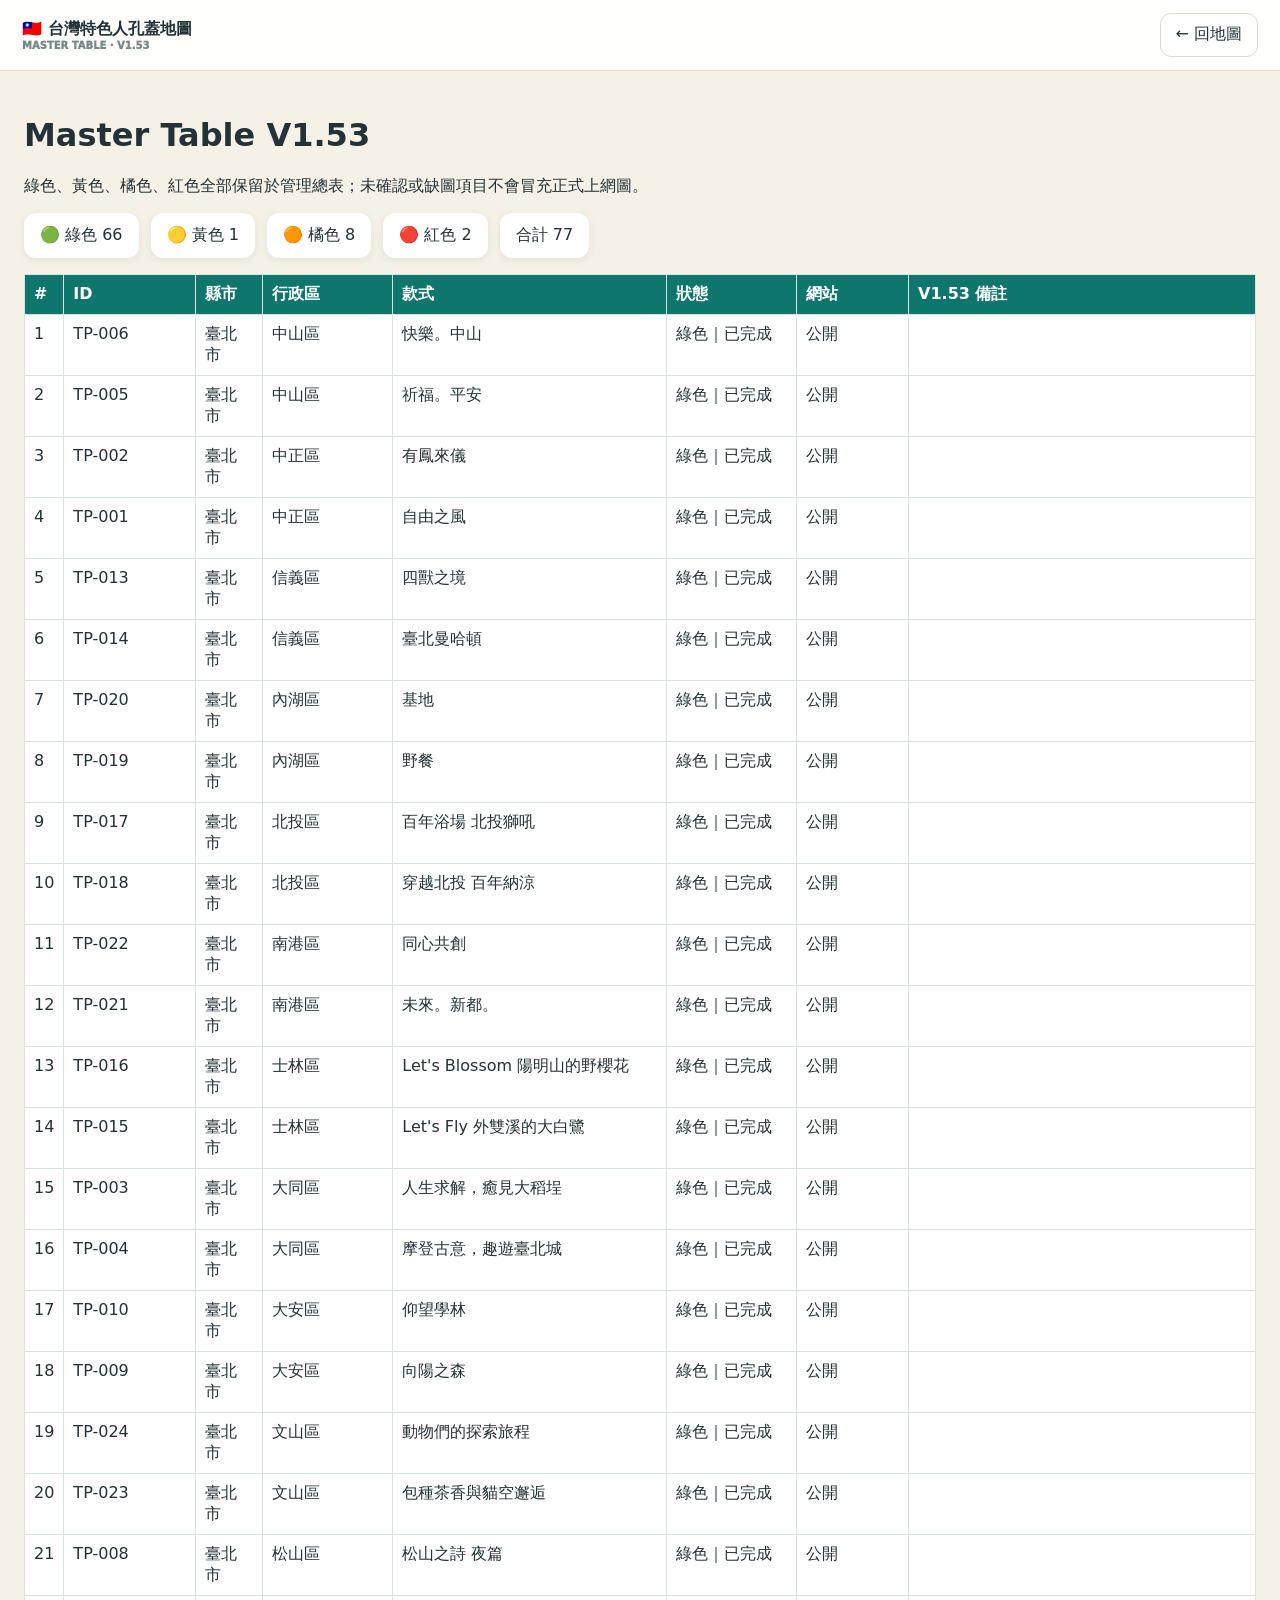
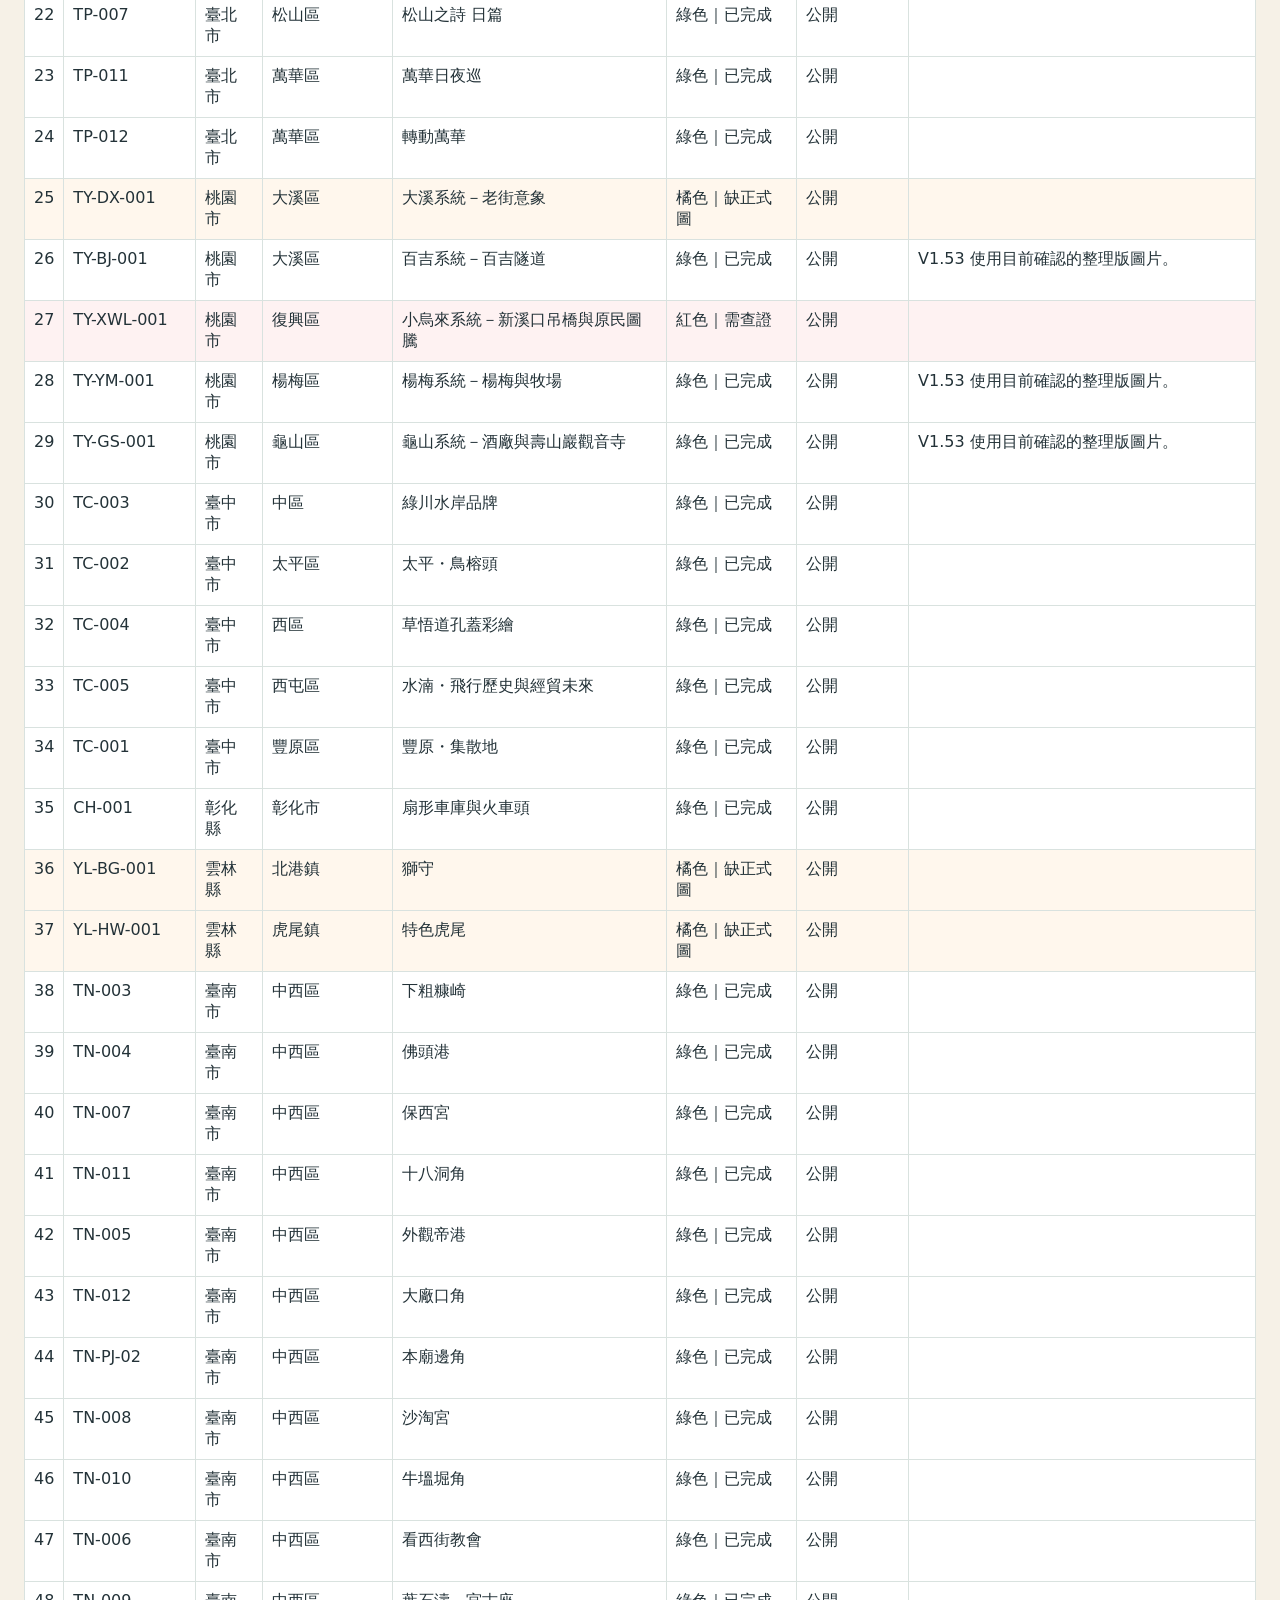
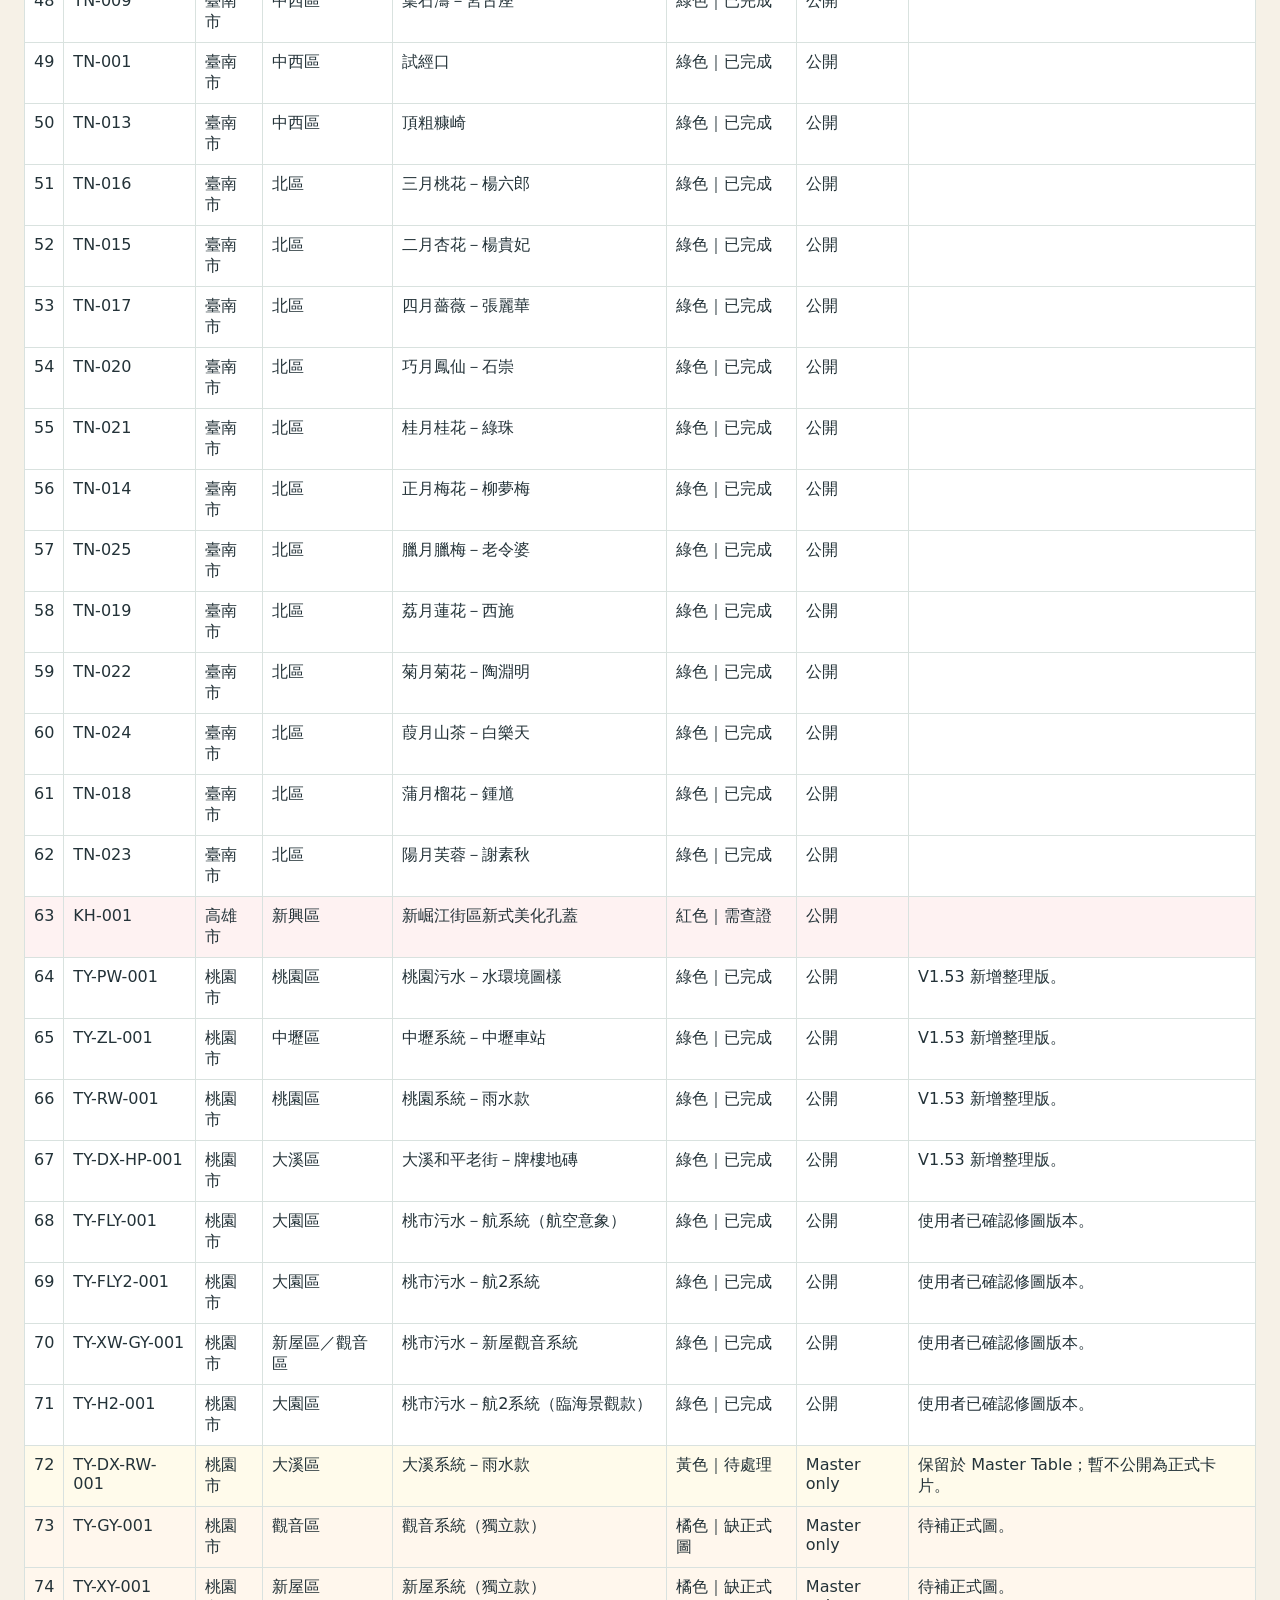
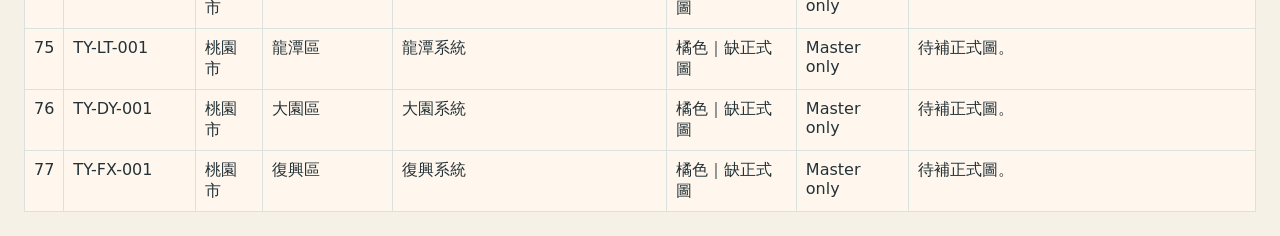
==== commit f5d87ac2: "Add files via upload" ====
--- a/master.html
+++ b/master.html
@@ -1,10 +1,10 @@
 <!doctype html><html lang="zh-Hant"><head><meta charset="utf-8"><meta name="viewport" content="width=device-width,initial-scale=1">
-<title>Master Table V1.52｜台灣特色人孔蓋地圖</title><link rel="stylesheet" href="assets/css/style.css">
+<title>Master Table V1.53｜台灣特色人孔蓋地圖</title><link rel="stylesheet" href="assets/css/style.css">
 <style>main{max-width:1500px;margin:auto;padding:24px}table{width:100%;border-collapse:collapse;background:white}th,td{padding:9px;border:1px solid #d9e2df;text-align:left;vertical-align:top}th{position:sticky;top:0;background:#0f766e;color:white}.row-yellow{background:#fffbeb}.row-orange{background:#fff7ed}.row-red{background:#fef2f2}.summary{display:flex;gap:12px;flex-wrap:wrap;margin:16px 0}.summary div{background:white;padding:12px 16px;border-radius:12px;box-shadow:0 2px 10px #0001}</style></head>
-<body><header><div class="nav"><div class="brand">🇹🇼 台灣特色人孔蓋地圖<small>MASTER TABLE · V1.52</small></div><div class="navActions"><a class="btn ghost" href="index.html">← 回地圖</a></div></div></header>
-<main><h1>Master Table V1.52</h1><p>綠色、黃色、橘色、紅色全部保留於管理總表；未確認或缺圖項目不會冒充正式上網圖。</p>
+<body><header><div class="nav"><div class="brand">🇹🇼 台灣特色人孔蓋地圖<small>MASTER TABLE · V1.53</small></div><div class="navActions"><a class="btn ghost" href="index.html">← 回地圖</a></div></div></header>
+<main><h1>Master Table V1.53</h1><p>綠色、黃色、橘色、紅色全部保留於管理總表；未確認或缺圖項目不會冒充正式上網圖。</p>
 <div class="summary"><div>🟢 綠色 66</div><div>🟡 黃色 1</div><div>🟠 橘色 8</div><div>🔴 紅色 2</div><div>合計 77</div></div>
-<table><thead><tr><th>#</th><th>ID</th><th>縣市</th><th>行政區</th><th>款式</th><th>狀態</th><th>網站</th><th>V1.52 備註</th></tr></thead><tbody><tr class="row-green"><td>1</td><td>TP-006</td><td>臺北市</td><td>中山區</td><td>快樂。中山</td><td><span class="masterStatus status-green">綠色｜已完成</span></td><td>公開</td><td></td></tr>
+<table><thead><tr><th>#</th><th>ID</th><th>縣市</th><th>行政區</th><th>款式</th><th>狀態</th><th>網站</th><th>V1.53 備註</th></tr></thead><tbody><tr class="row-green"><td>1</td><td>TP-006</td><td>臺北市</td><td>中山區</td><td>快樂。中山</td><td><span class="masterStatus status-green">綠色｜已完成</span></td><td>公開</td><td></td></tr>
 <tr class="row-green"><td>2</td><td>TP-005</td><td>臺北市</td><td>中山區</td><td>祈福。平安</td><td><span class="masterStatus status-green">綠色｜已完成</span></td><td>公開</td><td></td></tr>
 <tr class="row-green"><td>3</td><td>TP-002</td><td>臺北市</td><td>中正區</td><td>有鳳來儀</td><td><span class="masterStatus status-green">綠色｜已完成</span></td><td>公開</td><td></td></tr>
 <tr class="row-green"><td>4</td><td>TP-001</td><td>臺北市</td><td>中正區</td><td>自由之風</td><td><span class="masterStatus status-green">綠色｜已完成</span></td><td>公開</td><td></td></tr>
@@ -29,10 +29,10 @@
 <tr class="row-green"><td>23</td><td>TP-011</td><td>臺北市</td><td>萬華區</td><td>萬華日夜巡</td><td><span class="masterStatus status-green">綠色｜已完成</span></td><td>公開</td><td></td></tr>
 <tr class="row-green"><td>24</td><td>TP-012</td><td>臺北市</td><td>萬華區</td><td>轉動萬華</td><td><span class="masterStatus status-green">綠色｜已完成</span></td><td>公開</td><td></td></tr>
 <tr class="row-orange"><td>25</td><td>TY-DX-001</td><td>桃園市</td><td>大溪區</td><td>大溪系統－老街意象</td><td><span class="masterStatus status-orange">橘色｜缺正式圖</span></td><td>公開</td><td></td></tr>
-<tr class="row-green"><td>26</td><td>TY-BJ-001</td><td>桃園市</td><td>大溪區</td><td>百吉系統－百吉隧道</td><td><span class="masterStatus status-green">綠色｜已完成</span></td><td>公開</td><td>V1.52 使用目前確認的整理版圖片。</td></tr>
+<tr class="row-green"><td>26</td><td>TY-BJ-001</td><td>桃園市</td><td>大溪區</td><td>百吉系統－百吉隧道</td><td><span class="masterStatus status-green">綠色｜已完成</span></td><td>公開</td><td>V1.53 使用目前確認的整理版圖片。</td></tr>
 <tr class="row-red"><td>27</td><td>TY-XWL-001</td><td>桃園市</td><td>復興區</td><td>小烏來系統－新溪口吊橋與原民圖騰</td><td><span class="masterStatus status-red">紅色｜需查證</span></td><td>公開</td><td></td></tr>
-<tr class="row-green"><td>28</td><td>TY-YM-001</td><td>桃園市</td><td>楊梅區</td><td>楊梅系統－楊梅與牧場</td><td><span class="masterStatus status-green">綠色｜已完成</span></td><td>公開</td><td>V1.52 使用目前確認的整理版圖片。</td></tr>
-<tr class="row-green"><td>29</td><td>TY-GS-001</td><td>桃園市</td><td>龜山區</td><td>龜山系統－酒廠與壽山巖觀音寺</td><td><span class="masterStatus status-green">綠色｜已完成</span></td><td>公開</td><td>V1.52 使用目前確認的整理版圖片。</td></tr>
+<tr class="row-green"><td>28</td><td>TY-YM-001</td><td>桃園市</td><td>楊梅區</td><td>楊梅系統－楊梅與牧場</td><td><span class="masterStatus status-green">綠色｜已完成</span></td><td>公開</td><td>V1.53 使用目前確認的整理版圖片。</td></tr>
+<tr class="row-green"><td>29</td><td>TY-GS-001</td><td>桃園市</td><td>龜山區</td><td>龜山系統－酒廠與壽山巖觀音寺</td><td><span class="masterStatus status-green">綠色｜已完成</span></td><td>公開</td><td>V1.53 使用目前確認的整理版圖片。</td></tr>
 <tr class="row-green"><td>30</td><td>TC-003</td><td>臺中市</td><td>中區</td><td>綠川水岸品牌</td><td><span class="masterStatus status-green">綠色｜已完成</span></td><td>公開</td><td></td></tr>
 <tr class="row-green"><td>31</td><td>TC-002</td><td>臺中市</td><td>太平區</td><td>太平・鳥榕頭</td><td><span class="masterStatus status-green">綠色｜已完成</span></td><td>公開</td><td></td></tr>
 <tr class="row-green"><td>32</td><td>TC-004</td><td>臺中市</td><td>西區</td><td>草悟道孔蓋彩繪</td><td><span class="masterStatus status-green">綠色｜已完成</span></td><td>公開</td><td></td></tr>
@@ -67,10 +67,10 @@
 <tr class="row-green"><td>61</td><td>TN-018</td><td>臺南市</td><td>北區</td><td>蒲月榴花－鍾馗</td><td><span class="masterStatus status-green">綠色｜已完成</span></td><td>公開</td><td></td></tr>
 <tr class="row-green"><td>62</td><td>TN-023</td><td>臺南市</td><td>北區</td><td>陽月芙蓉－謝素秋</td><td><span class="masterStatus status-green">綠色｜已完成</span></td><td>公開</td><td></td></tr>
 <tr class="row-red"><td>63</td><td>KH-001</td><td>高雄市</td><td>新興區</td><td>新崛江街區新式美化孔蓋</td><td><span class="masterStatus status-red">紅色｜需查證</span></td><td>公開</td><td></td></tr>
-<tr class="row-green"><td>64</td><td>TY-PW-001</td><td>桃園市</td><td>桃園區</td><td>桃園污水－水環境圖樣</td><td><span class="masterStatus status-green">綠色｜已完成</span></td><td>公開</td><td>V1.52 新增整理版。</td></tr>
-<tr class="row-green"><td>65</td><td>TY-ZL-001</td><td>桃園市</td><td>中壢區</td><td>中壢系統－中壢車站</td><td><span class="masterStatus status-green">綠色｜已完成</span></td><td>公開</td><td>V1.52 新增整理版。</td></tr>
-<tr class="row-green"><td>66</td><td>TY-RW-001</td><td>桃園市</td><td>桃園區</td><td>桃園系統－雨水款</td><td><span class="masterStatus status-green">綠色｜已完成</span></td><td>公開</td><td>V1.52 新增整理版。</td></tr>
-<tr class="row-green"><td>67</td><td>TY-DX-HP-001</td><td>桃園市</td><td>大溪區</td><td>大溪和平老街－牌樓地磚</td><td><span class="masterStatus status-green">綠色｜已完成</span></td><td>公開</td><td>V1.52 新增整理版。</td></tr>
+<tr class="row-green"><td>64</td><td>TY-PW-001</td><td>桃園市</td><td>桃園區</td><td>桃園污水－水環境圖樣</td><td><span class="masterStatus status-green">綠色｜已完成</span></td><td>公開</td><td>V1.53 新增整理版。</td></tr>
+<tr class="row-green"><td>65</td><td>TY-ZL-001</td><td>桃園市</td><td>中壢區</td><td>中壢系統－中壢車站</td><td><span class="masterStatus status-green">綠色｜已完成</span></td><td>公開</td><td>V1.53 新增整理版。</td></tr>
+<tr class="row-green"><td>66</td><td>TY-RW-001</td><td>桃園市</td><td>桃園區</td><td>桃園系統－雨水款</td><td><span class="masterStatus status-green">綠色｜已完成</span></td><td>公開</td><td>V1.53 新增整理版。</td></tr>
+<tr class="row-green"><td>67</td><td>TY-DX-HP-001</td><td>桃園市</td><td>大溪區</td><td>大溪和平老街－牌樓地磚</td><td><span class="masterStatus status-green">綠色｜已完成</span></td><td>公開</td><td>V1.53 新增整理版。</td></tr>
 <tr class="row-green"><td>68</td><td>TY-FLY-001</td><td>桃園市</td><td>大園區</td><td>桃市污水－航系統（航空意象）</td><td><span class="masterStatus status-green">綠色｜已完成</span></td><td>公開</td><td>使用者已確認修圖版本。</td></tr>
 <tr class="row-green"><td>69</td><td>TY-FLY2-001</td><td>桃園市</td><td>大園區</td><td>桃市污水－航2系統</td><td><span class="masterStatus status-green">綠色｜已完成</span></td><td>公開</td><td>使用者已確認修圖版本。</td></tr>
 <tr class="row-green"><td>70</td><td>TY-XW-GY-001</td><td>桃園市</td><td>新屋區／觀音區</td><td>桃市污水－新屋觀音系統</td><td><span class="masterStatus status-green">綠色｜已完成</span></td><td>公開</td><td>使用者已確認修圖版本。</td></tr>
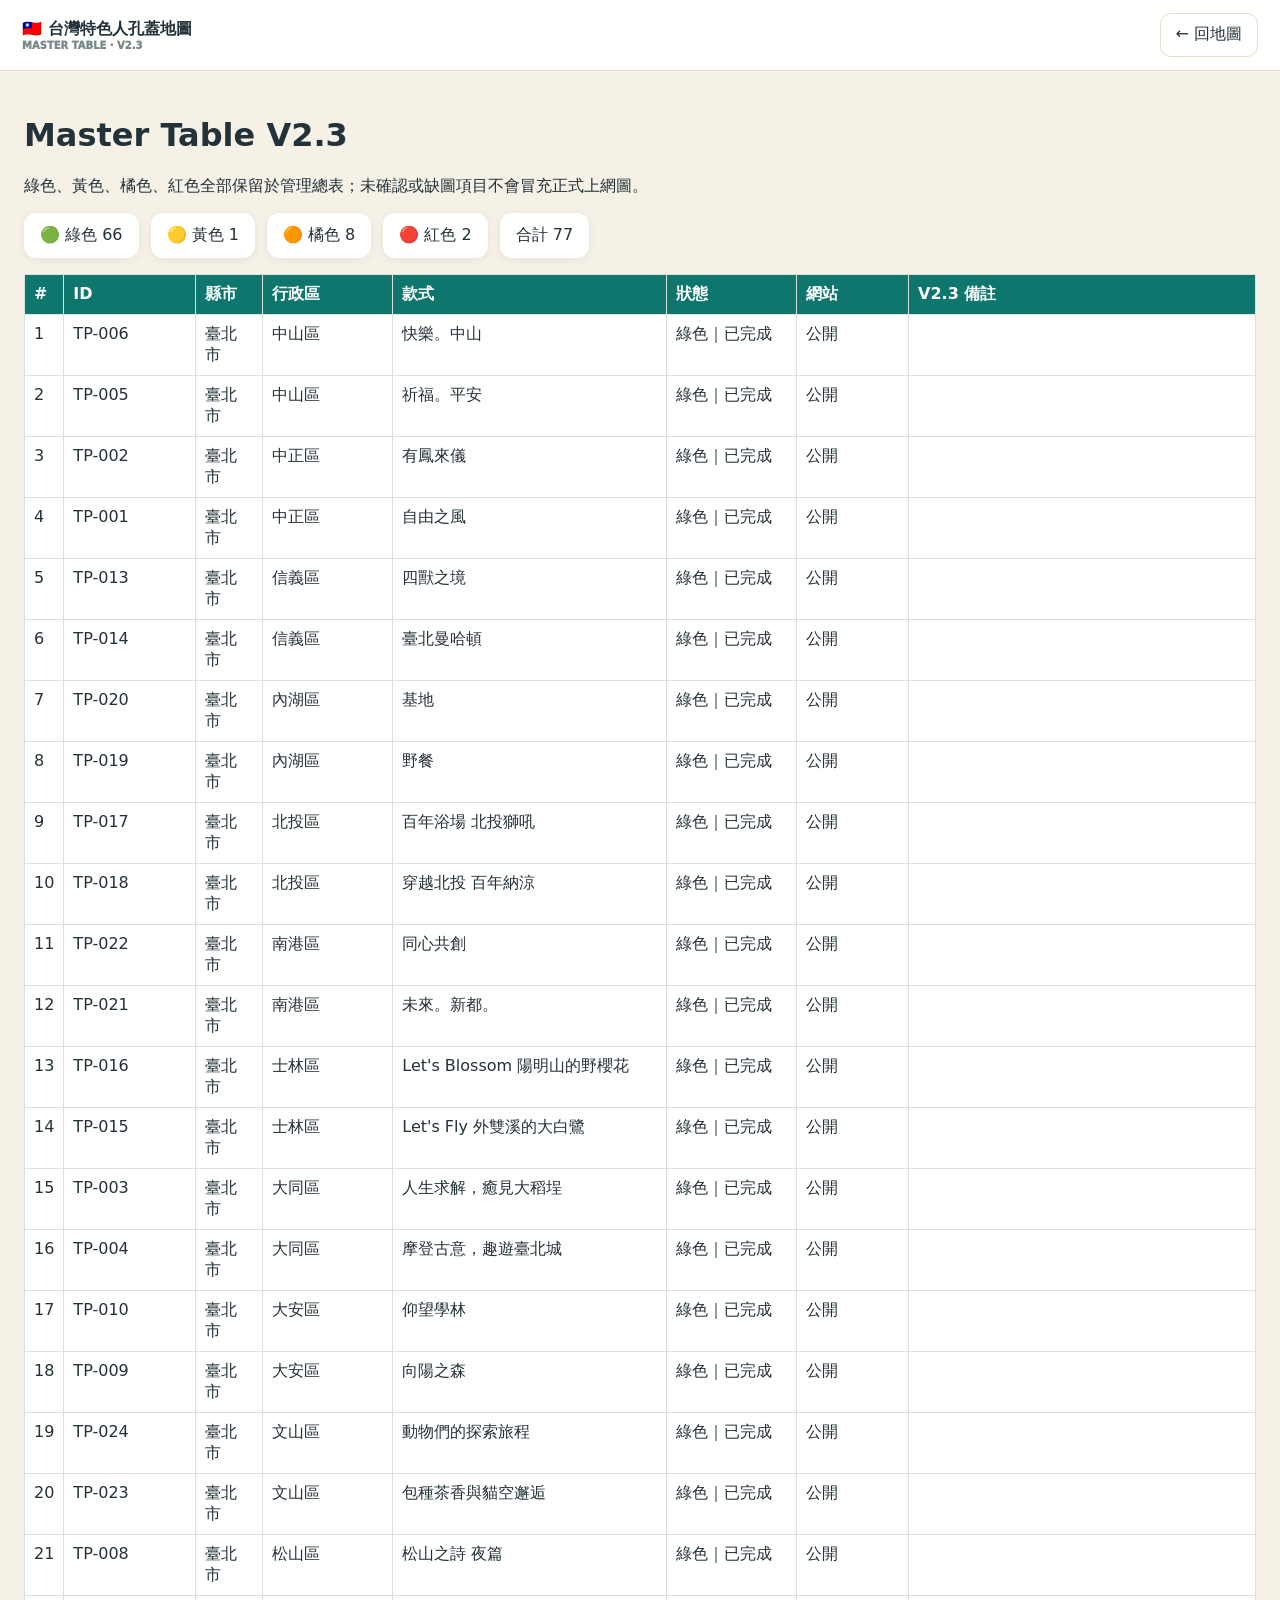
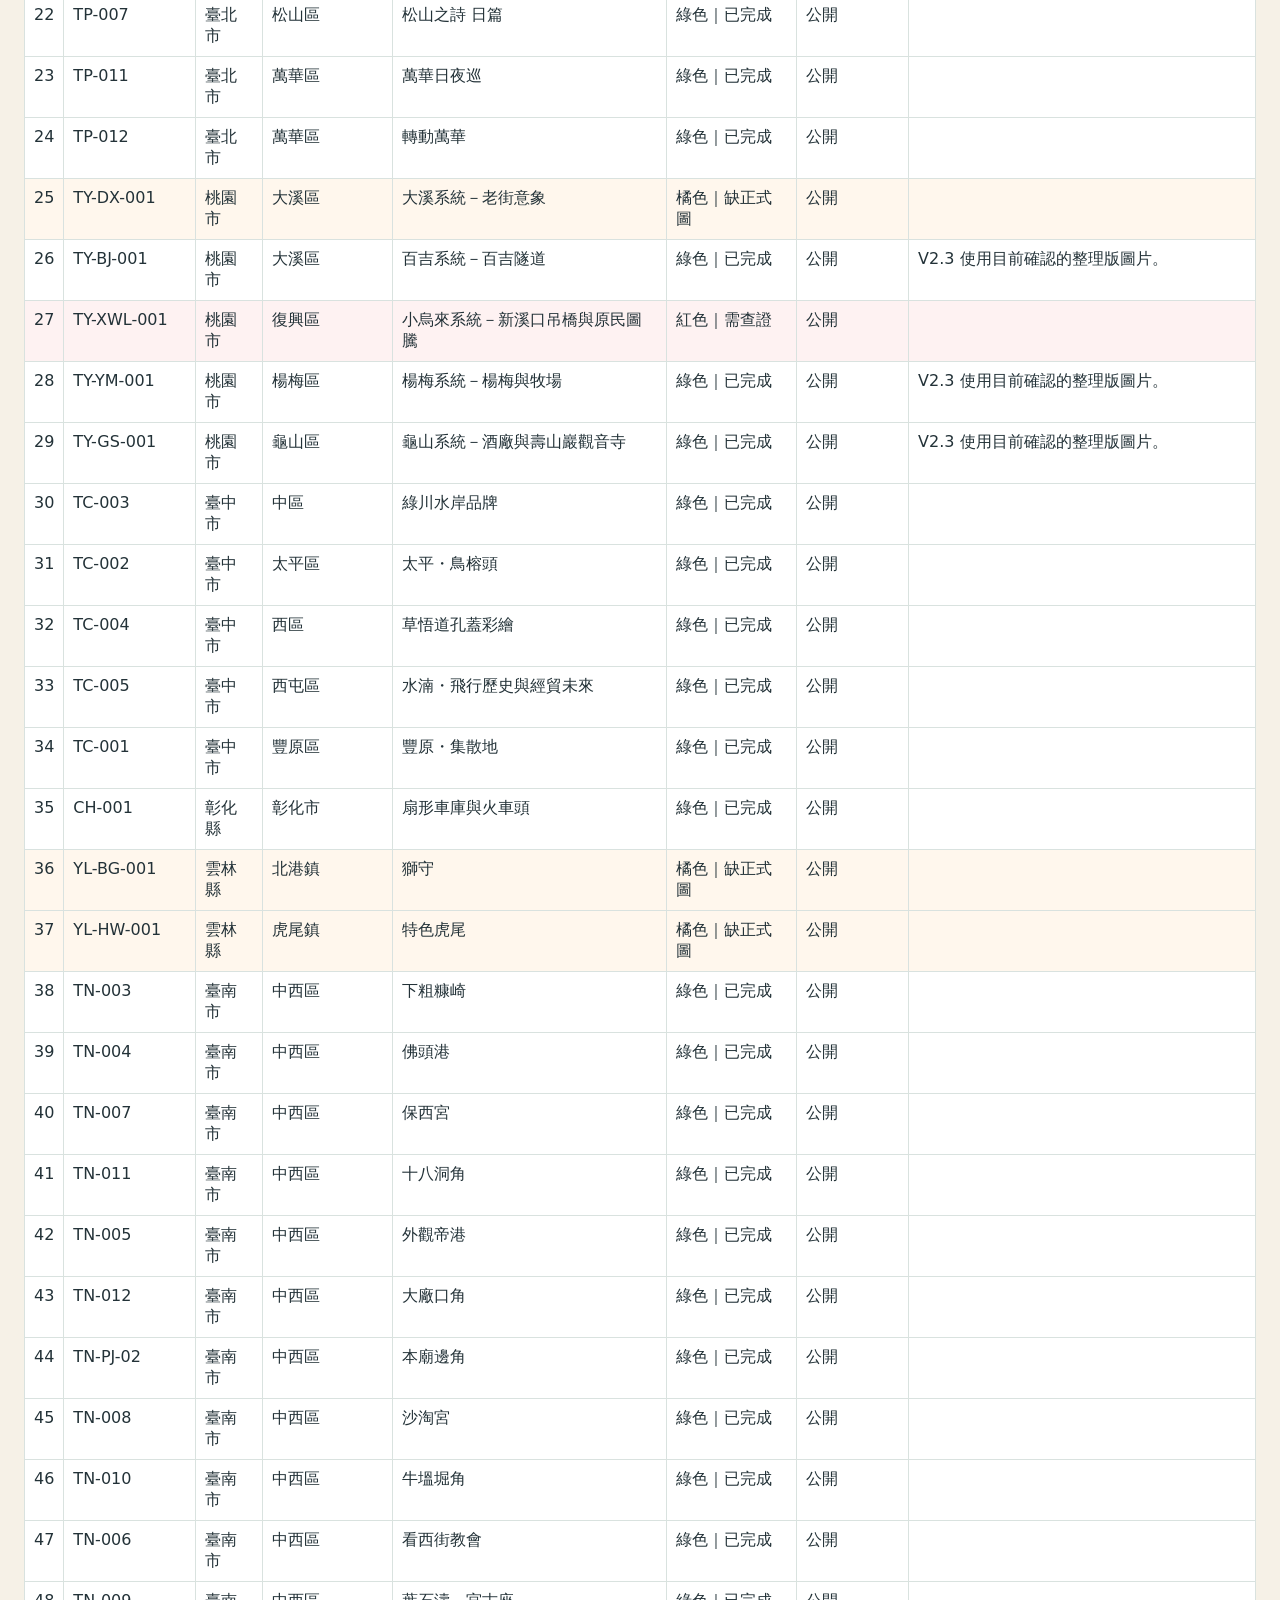
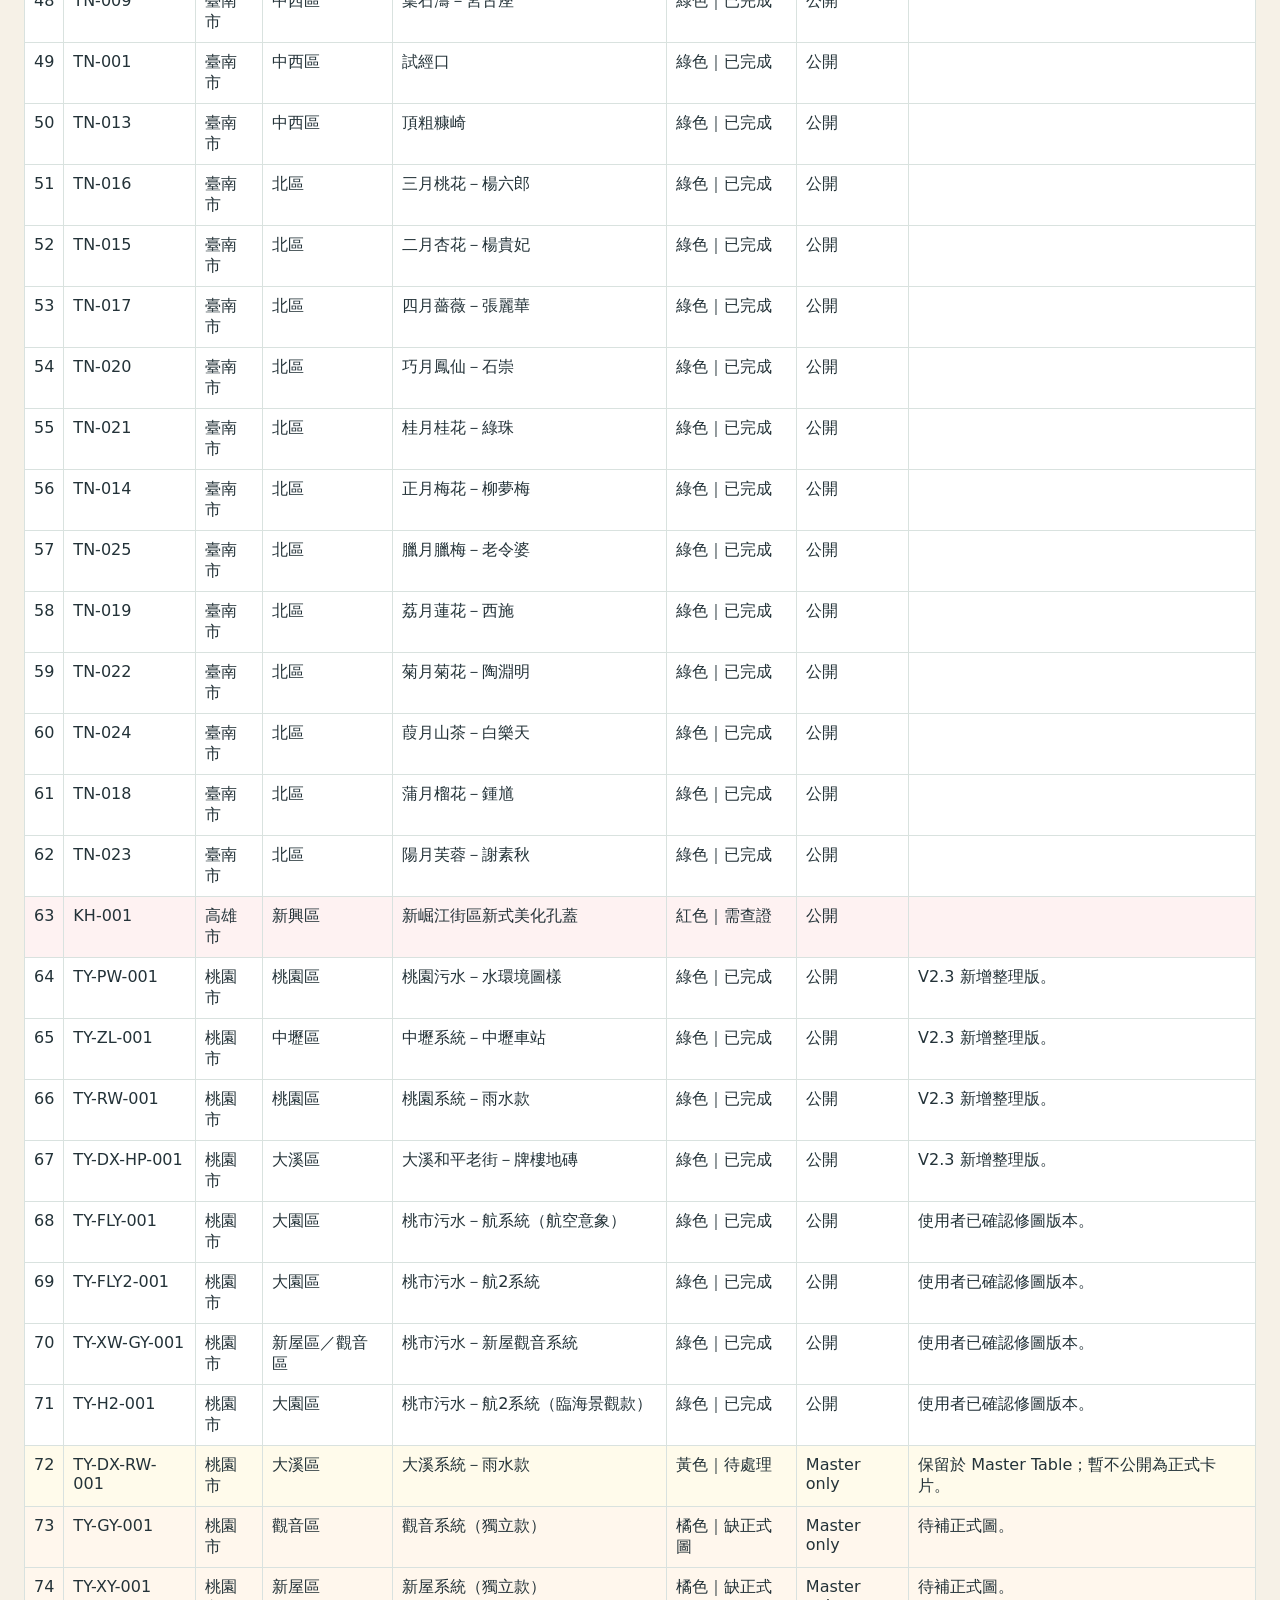
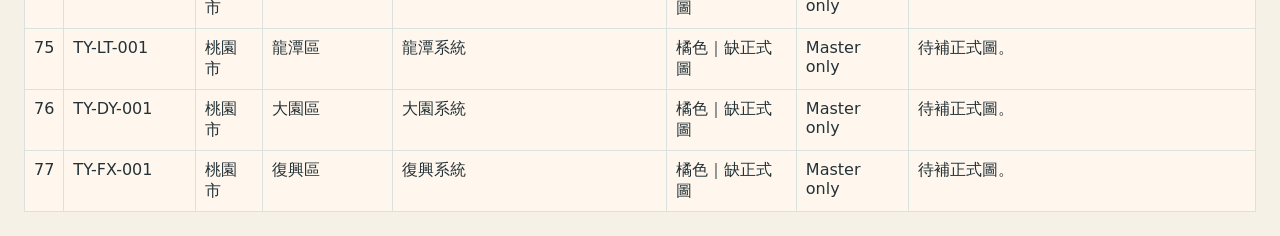
==== commit e2130cd5: "Add files via upload" ====
--- a/master.html
+++ b/master.html
@@ -1,10 +1,10 @@
 <!doctype html><html lang="zh-Hant"><head><meta charset="utf-8"><meta name="viewport" content="width=device-width,initial-scale=1">
-<title>Master Table V1.53｜台灣特色人孔蓋地圖</title><link rel="stylesheet" href="assets/css/style.css">
+<title>Master Table V2.3｜台灣特色人孔蓋地圖</title><link rel="stylesheet" href="assets/css/style.css">
 <style>main{max-width:1500px;margin:auto;padding:24px}table{width:100%;border-collapse:collapse;background:white}th,td{padding:9px;border:1px solid #d9e2df;text-align:left;vertical-align:top}th{position:sticky;top:0;background:#0f766e;color:white}.row-yellow{background:#fffbeb}.row-orange{background:#fff7ed}.row-red{background:#fef2f2}.summary{display:flex;gap:12px;flex-wrap:wrap;margin:16px 0}.summary div{background:white;padding:12px 16px;border-radius:12px;box-shadow:0 2px 10px #0001}</style></head>
-<body><header><div class="nav"><div class="brand">🇹🇼 台灣特色人孔蓋地圖<small>MASTER TABLE · V1.53</small></div><div class="navActions"><a class="btn ghost" href="index.html">← 回地圖</a></div></div></header>
-<main><h1>Master Table V1.53</h1><p>綠色、黃色、橘色、紅色全部保留於管理總表；未確認或缺圖項目不會冒充正式上網圖。</p>
+<body><header><div class="nav"><div class="brand">🇹🇼 台灣特色人孔蓋地圖<small>MASTER TABLE · V2.3</small></div><div class="navActions"><a class="btn ghost" href="index.html">← 回地圖</a></div></div></header>
+<main><h1>Master Table V2.3</h1><p>綠色、黃色、橘色、紅色全部保留於管理總表；未確認或缺圖項目不會冒充正式上網圖。</p>
 <div class="summary"><div>🟢 綠色 66</div><div>🟡 黃色 1</div><div>🟠 橘色 8</div><div>🔴 紅色 2</div><div>合計 77</div></div>
-<table><thead><tr><th>#</th><th>ID</th><th>縣市</th><th>行政區</th><th>款式</th><th>狀態</th><th>網站</th><th>V1.53 備註</th></tr></thead><tbody><tr class="row-green"><td>1</td><td>TP-006</td><td>臺北市</td><td>中山區</td><td>快樂。中山</td><td><span class="masterStatus status-green">綠色｜已完成</span></td><td>公開</td><td></td></tr>
+<table><thead><tr><th>#</th><th>ID</th><th>縣市</th><th>行政區</th><th>款式</th><th>狀態</th><th>網站</th><th>V2.3 備註</th></tr></thead><tbody><tr class="row-green"><td>1</td><td>TP-006</td><td>臺北市</td><td>中山區</td><td>快樂。中山</td><td><span class="masterStatus status-green">綠色｜已完成</span></td><td>公開</td><td></td></tr>
 <tr class="row-green"><td>2</td><td>TP-005</td><td>臺北市</td><td>中山區</td><td>祈福。平安</td><td><span class="masterStatus status-green">綠色｜已完成</span></td><td>公開</td><td></td></tr>
 <tr class="row-green"><td>3</td><td>TP-002</td><td>臺北市</td><td>中正區</td><td>有鳳來儀</td><td><span class="masterStatus status-green">綠色｜已完成</span></td><td>公開</td><td></td></tr>
 <tr class="row-green"><td>4</td><td>TP-001</td><td>臺北市</td><td>中正區</td><td>自由之風</td><td><span class="masterStatus status-green">綠色｜已完成</span></td><td>公開</td><td></td></tr>
@@ -29,10 +29,10 @@
 <tr class="row-green"><td>23</td><td>TP-011</td><td>臺北市</td><td>萬華區</td><td>萬華日夜巡</td><td><span class="masterStatus status-green">綠色｜已完成</span></td><td>公開</td><td></td></tr>
 <tr class="row-green"><td>24</td><td>TP-012</td><td>臺北市</td><td>萬華區</td><td>轉動萬華</td><td><span class="masterStatus status-green">綠色｜已完成</span></td><td>公開</td><td></td></tr>
 <tr class="row-orange"><td>25</td><td>TY-DX-001</td><td>桃園市</td><td>大溪區</td><td>大溪系統－老街意象</td><td><span class="masterStatus status-orange">橘色｜缺正式圖</span></td><td>公開</td><td></td></tr>
-<tr class="row-green"><td>26</td><td>TY-BJ-001</td><td>桃園市</td><td>大溪區</td><td>百吉系統－百吉隧道</td><td><span class="masterStatus status-green">綠色｜已完成</span></td><td>公開</td><td>V1.53 使用目前確認的整理版圖片。</td></tr>
+<tr class="row-green"><td>26</td><td>TY-BJ-001</td><td>桃園市</td><td>大溪區</td><td>百吉系統－百吉隧道</td><td><span class="masterStatus status-green">綠色｜已完成</span></td><td>公開</td><td>V2.3 使用目前確認的整理版圖片。</td></tr>
 <tr class="row-red"><td>27</td><td>TY-XWL-001</td><td>桃園市</td><td>復興區</td><td>小烏來系統－新溪口吊橋與原民圖騰</td><td><span class="masterStatus status-red">紅色｜需查證</span></td><td>公開</td><td></td></tr>
-<tr class="row-green"><td>28</td><td>TY-YM-001</td><td>桃園市</td><td>楊梅區</td><td>楊梅系統－楊梅與牧場</td><td><span class="masterStatus status-green">綠色｜已完成</span></td><td>公開</td><td>V1.53 使用目前確認的整理版圖片。</td></tr>
-<tr class="row-green"><td>29</td><td>TY-GS-001</td><td>桃園市</td><td>龜山區</td><td>龜山系統－酒廠與壽山巖觀音寺</td><td><span class="masterStatus status-green">綠色｜已完成</span></td><td>公開</td><td>V1.53 使用目前確認的整理版圖片。</td></tr>
+<tr class="row-green"><td>28</td><td>TY-YM-001</td><td>桃園市</td><td>楊梅區</td><td>楊梅系統－楊梅與牧場</td><td><span class="masterStatus status-green">綠色｜已完成</span></td><td>公開</td><td>V2.3 使用目前確認的整理版圖片。</td></tr>
+<tr class="row-green"><td>29</td><td>TY-GS-001</td><td>桃園市</td><td>龜山區</td><td>龜山系統－酒廠與壽山巖觀音寺</td><td><span class="masterStatus status-green">綠色｜已完成</span></td><td>公開</td><td>V2.3 使用目前確認的整理版圖片。</td></tr>
 <tr class="row-green"><td>30</td><td>TC-003</td><td>臺中市</td><td>中區</td><td>綠川水岸品牌</td><td><span class="masterStatus status-green">綠色｜已完成</span></td><td>公開</td><td></td></tr>
 <tr class="row-green"><td>31</td><td>TC-002</td><td>臺中市</td><td>太平區</td><td>太平・鳥榕頭</td><td><span class="masterStatus status-green">綠色｜已完成</span></td><td>公開</td><td></td></tr>
 <tr class="row-green"><td>32</td><td>TC-004</td><td>臺中市</td><td>西區</td><td>草悟道孔蓋彩繪</td><td><span class="masterStatus status-green">綠色｜已完成</span></td><td>公開</td><td></td></tr>
@@ -67,10 +67,10 @@
 <tr class="row-green"><td>61</td><td>TN-018</td><td>臺南市</td><td>北區</td><td>蒲月榴花－鍾馗</td><td><span class="masterStatus status-green">綠色｜已完成</span></td><td>公開</td><td></td></tr>
 <tr class="row-green"><td>62</td><td>TN-023</td><td>臺南市</td><td>北區</td><td>陽月芙蓉－謝素秋</td><td><span class="masterStatus status-green">綠色｜已完成</span></td><td>公開</td><td></td></tr>
 <tr class="row-red"><td>63</td><td>KH-001</td><td>高雄市</td><td>新興區</td><td>新崛江街區新式美化孔蓋</td><td><span class="masterStatus status-red">紅色｜需查證</span></td><td>公開</td><td></td></tr>
-<tr class="row-green"><td>64</td><td>TY-PW-001</td><td>桃園市</td><td>桃園區</td><td>桃園污水－水環境圖樣</td><td><span class="masterStatus status-green">綠色｜已完成</span></td><td>公開</td><td>V1.53 新增整理版。</td></tr>
-<tr class="row-green"><td>65</td><td>TY-ZL-001</td><td>桃園市</td><td>中壢區</td><td>中壢系統－中壢車站</td><td><span class="masterStatus status-green">綠色｜已完成</span></td><td>公開</td><td>V1.53 新增整理版。</td></tr>
-<tr class="row-green"><td>66</td><td>TY-RW-001</td><td>桃園市</td><td>桃園區</td><td>桃園系統－雨水款</td><td><span class="masterStatus status-green">綠色｜已完成</span></td><td>公開</td><td>V1.53 新增整理版。</td></tr>
-<tr class="row-green"><td>67</td><td>TY-DX-HP-001</td><td>桃園市</td><td>大溪區</td><td>大溪和平老街－牌樓地磚</td><td><span class="masterStatus status-green">綠色｜已完成</span></td><td>公開</td><td>V1.53 新增整理版。</td></tr>
+<tr class="row-green"><td>64</td><td>TY-PW-001</td><td>桃園市</td><td>桃園區</td><td>桃園污水－水環境圖樣</td><td><span class="masterStatus status-green">綠色｜已完成</span></td><td>公開</td><td>V2.3 新增整理版。</td></tr>
+<tr class="row-green"><td>65</td><td>TY-ZL-001</td><td>桃園市</td><td>中壢區</td><td>中壢系統－中壢車站</td><td><span class="masterStatus status-green">綠色｜已完成</span></td><td>公開</td><td>V2.3 新增整理版。</td></tr>
+<tr class="row-green"><td>66</td><td>TY-RW-001</td><td>桃園市</td><td>桃園區</td><td>桃園系統－雨水款</td><td><span class="masterStatus status-green">綠色｜已完成</span></td><td>公開</td><td>V2.3 新增整理版。</td></tr>
+<tr class="row-green"><td>67</td><td>TY-DX-HP-001</td><td>桃園市</td><td>大溪區</td><td>大溪和平老街－牌樓地磚</td><td><span class="masterStatus status-green">綠色｜已完成</span></td><td>公開</td><td>V2.3 新增整理版。</td></tr>
 <tr class="row-green"><td>68</td><td>TY-FLY-001</td><td>桃園市</td><td>大園區</td><td>桃市污水－航系統（航空意象）</td><td><span class="masterStatus status-green">綠色｜已完成</span></td><td>公開</td><td>使用者已確認修圖版本。</td></tr>
 <tr class="row-green"><td>69</td><td>TY-FLY2-001</td><td>桃園市</td><td>大園區</td><td>桃市污水－航2系統</td><td><span class="masterStatus status-green">綠色｜已完成</span></td><td>公開</td><td>使用者已確認修圖版本。</td></tr>
 <tr class="row-green"><td>70</td><td>TY-XW-GY-001</td><td>桃園市</td><td>新屋區／觀音區</td><td>桃市污水－新屋觀音系統</td><td><span class="masterStatus status-green">綠色｜已完成</span></td><td>公開</td><td>使用者已確認修圖版本。</td></tr>
